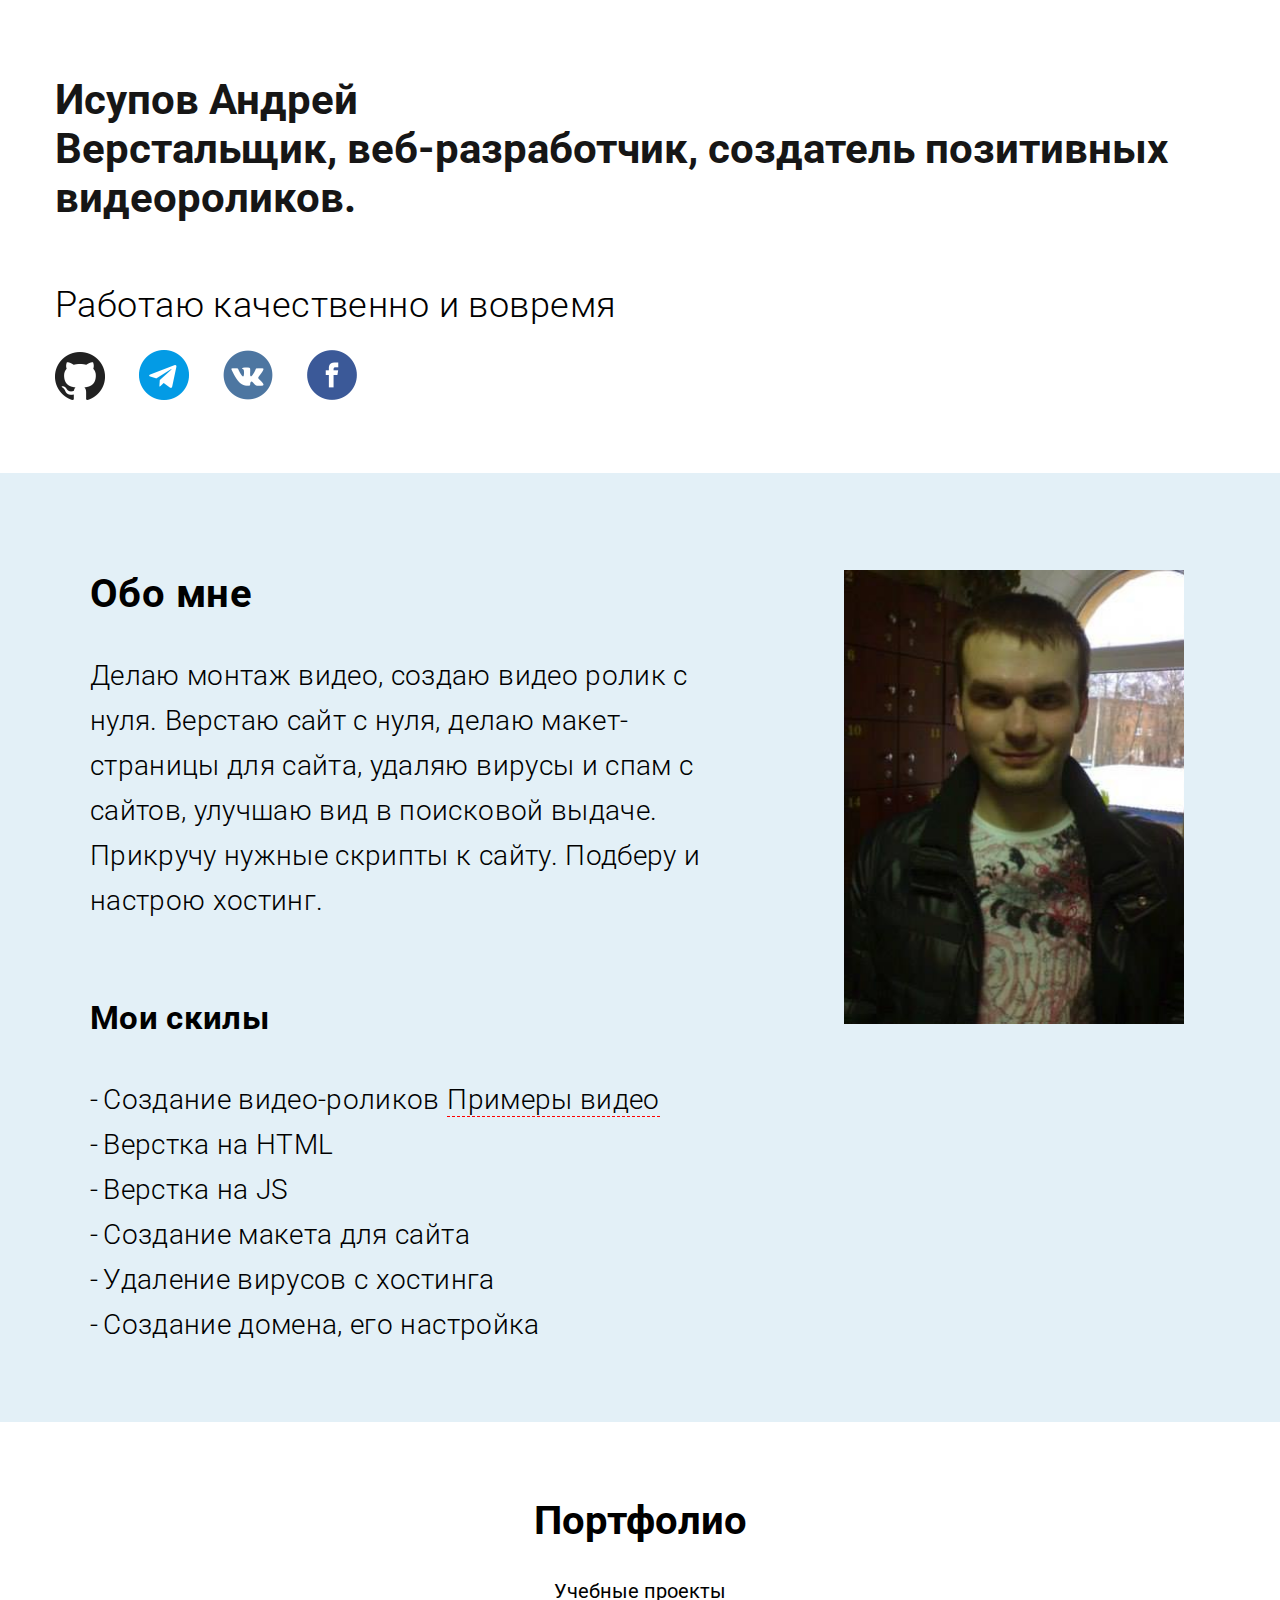
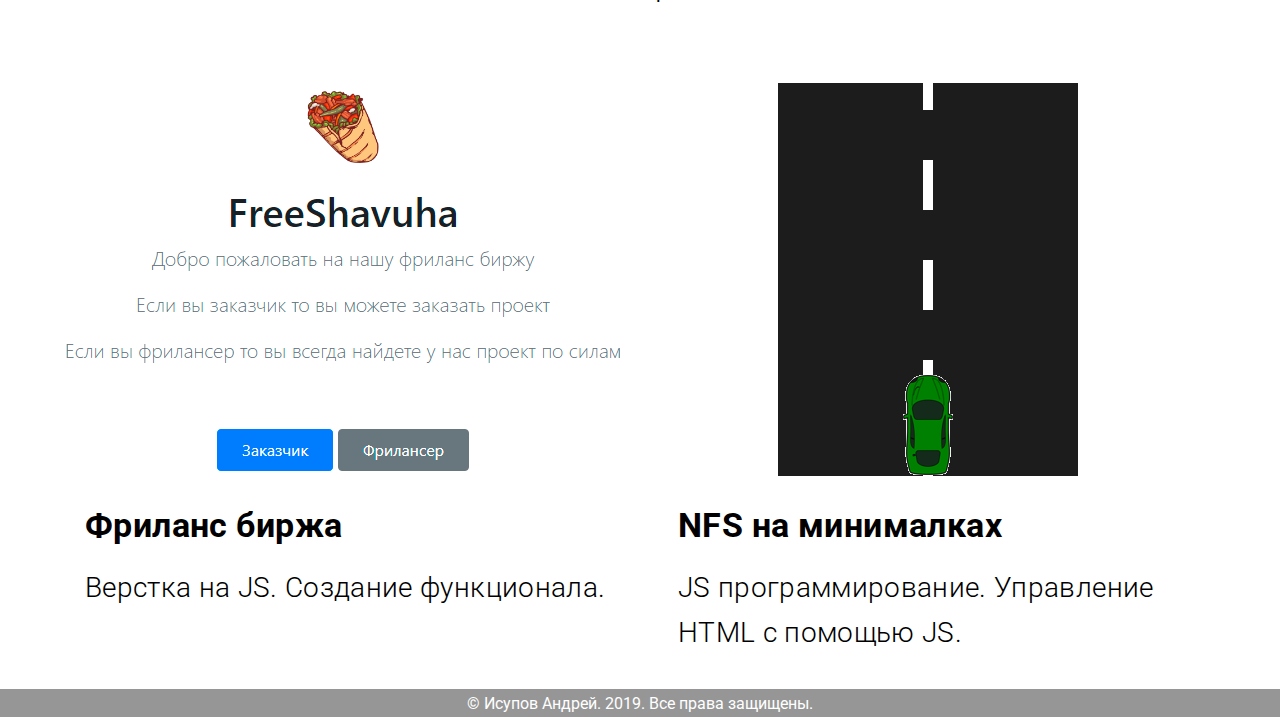
==== index.html @ 20f9c6b4 "Add files modal video" ====
<!DOCTYPE html>
<html lang="ru">
  <head>
    <meta charset="UTF-8" />
    <meta name="viewport" content="width=device-width, initial-scale=1.0" />
    <meta http-equiv="X-UA-Compatible" content="ie=edge" />
    <link rel="stylesheet" href="./style/reset.css" />
    <link rel="stylesheet" href="./style/index.css" />
    <link
      href="https://fonts.googleapis.com/css?family=Roboto:100,300,300i,400,700&display=swap&subset=cyrillic-ext"
      rel="stylesheet"
    />
    <title>Видео-мастер - Исупов Андрей</title>
  </head>
  <body>
    <section class="container">
        <header>
            <h1 class="zag_header">Исупов Андрей <br>
                Верстальщик, веб-разработчик, создатель позитивных видеороликов.
            </h1>
            <p class="slogan">Работаю качественно и вовремя</p>
            <div class="social-icons_desktop ">
                <a class="icon-link" href="https://github.com/Andrejhi" target="_blank"><img class="icon_logo logo_tel_git" src="./img/icon/github.png" alt="Github"></a>
                <a class="icon-link" href="https://t.me/DevUserPro" target="_blank"><img src="./img/icon/telegram.png" alt="Telegram"></a>
                <a class="icon-link" href="https://vk.com/jazikicoda" target="_blank"><img src="./img/icon/vk.png" alt="VK"></a>
                <a class="icon-link" href="https://www.facebook.com/andrej.isupov.3" target="_blank"><img src="./img/icon/facebook.png" alt="Facebook"></a>
            </div>
            <div class="social-icons ">
              <a class="icon-link" href="https://github.com/Andrejhi" target="_blank"><img src="./img/icon/github-logo.png" alt="Github"></a>
              <a class="icon-link" href="https://t.me/DevUserPro" target="_blank"><img  src="./img/icon/telegram-logo-tel.png" alt="Telegram"></a>
              <a class="icon-link" href="https://vk.com/jazikicoda" target="_blank"><img  src="./img/icon/vk-logo-tel.png" alt="VK"></a>
              <a class="icon-link" href="https://www.facebook.com/andrej.isupov.3" target="_blank"><img src="./img/icon/facebook-logo-tel.png" alt="Facebook"></a>
          </div>
        </header>
    </section>
    <section class="container_two">
        <main class="about-my">
          <div class="left">
            <div class="about-my_content about">
              <h2 class="header_about-my">Обо мне</h2>
              <p class="main-obomne">Делаю монтаж видео, создаю видео ролик с нуля. Верстаю сайт с нуля, делаю макет-страницы для сайта, удаляю вирусы и спам
                с сайтов, улучшаю вид в поисковой выдаче. Прикручу нужные скрипты к сайту. Подберу и настрою хостинг. 
              </p>
            </div>
            <div class="about-my_content skills">
              <h3 class="content_wat">Мои скилы</h3>
              <ul class="content_skills">
                <li class="content_skills_item">Создание видео-роликов <span class="open_modal" id="video_btn">Примеры видео</span></li>
                <li class="content_skills_item">Верстка на HTML</li>
                <li class="content_skills_item">Верстка на JS</li>
                <li class="content_skills_item">Создание макета для сайта</li>
                <li class="content_skills_item">Удаление вирусов с хостинга</li>
                <li class="content_skills_item">Создание домена, его настройка</li>
              </ul>
            </div>
          </div>
          <div class="right">
            <img src="./img/I.jpg" alt="Моё фото" class="rigth_my_foto">
          </div>
        </main>
    </section>
    <section class="container_three">
      <p class="title_portfolio">Портфолио</p>
      <p class="subtitle_study">Учебные проекты</p>
      <section class="wrapper_jobs">
        <div class="wrapper_jobs_item left_job">
          <a class="img_link_jobs" href="./jobs/birja-freelance/index.html">
            <div class="button__line img_border_top">
              <p class="text_open--job">Нажми что бы потестить сайт.</p>
            </div>
          </a>
          <div class="context_jobs">
            <p class="title_jobs">Фриланс биржа</p>
            <p class="subtitle_jobs">Верстка на JS. Создание функционала.</p>
            <!-- <p class="subtitle_link_jobs"><a href="./jobs/birja-freelance/index.html">Зайти на сайт</a></p> -->
          </div>
        </div>
        <div class="wrapper_jobs_item right_job">
            <a class="link_job_car" href="./jobs/games-NFS/index.html">
              <div class="button__line img_border_top">
                <p class="text_open--job">Нажми что бы погонять.</p>
              </div>
            </a>
            <div class="context_jobs">
              <p class="title_jobs">NFS на минималках</p>
              <p class="subtitle_jobs">JS программирование. Управление HTML с помощью JS.</p>
              <!-- <p class="subtitle_link_jobs">Ссылка на сайт</p> -->
            </div>
        </div>
        <div class="wrapper_jobs_item left_job none">
          <div class="box_hover">
            <img src="./img/jobs/IMG.png" alt="">
            <h2>Название проекта</h2>
            <p class="">Калькулятор</p>
            <div class="hover_ef"></div>
            <div class="hover_link"></div>
          </div>
          <!-- <a class="img_jobs_stub" href="#">
            <div class="button__line img_border_top">
              <p class="text_open--job">Тут скоро будет работа!</p>
            </div>
          </a>
          <div class="context_jobs">
            <p class="title_jobs">Название проекта</p>
            <p class="subtitle_jobs">Калькулятор</p>
          </div> -->
        </div>
        <div class="wrapper_jobs_item right_job none">
          <a class="img_jobs_stub" href="#">
            <div class="button__line img_border_top">
              <p class="text_open--job">Тут скоро будет работа!</p>
            </div>
          </a>
          <div class="context_jobs">
            <p class="title_jobs">Название проекта</p>
            <p class="subtitle_jobs">Калькулятор</p>
            <!-- <p class="subtitle_link_jobs">Ссылка на сайт</p> -->
          </div>
        </div>
      </section>
      <p class="subtitle_my_jobs none">Мои сайты</p>
      <section class="wrapper_jobs none">
        <div class="wrapper_jobs_item left_job">
          <a class="img_jobs_stub" href="#">
            <div class="button__line img_border_top">
              <p class="text_open--job">Тут скоро будет работа!</p>
            </div>
          </a>
          <div class="context_jobs">
            <p class="title_jobs">Название проекта</p>
            <p class="subtitle_jobs">Калькулятор</p>
            <!-- <p class="subtitle_link_jobs">Ссылка на сайт</p> -->
          </div>
        </div>
        <div class="wrapper_jobs_item right_job">
          <a class="img_jobs_stub" href="#">
            <div class="button__line img_border_top">
              <p class="text_open--job">Тут скоро будет работа!</p>
            </div>
          </a>
          <div class="context_jobs">
            <p class="title_jobs">Название проекта</p>
            <p class="subtitle_jobs">Калькулятор</p>
            <!-- <p class="subtitle_link_jobs">Ссылка на сайт</p> -->
          </div>
        </div>
        <div class="wrapper_jobs_item left_job">
          <a class="img_jobs_stub" href="#">
            <div class="button__line img_border_top">
              <p class="text_open--job">Тут скоро будет работа!</p>
            </div>
          </a>
          <div class="context_jobs">
            <p class="title_jobs">Название проекта</p>
            <p class="subtitle_jobs">Калькулятор</p>
            <!-- <p class="subtitle_link_jobs">Ссылка на сайт</p> -->
          </div>
        </div>
        <div class="wrapper_jobs_item right_job">
          <a class="img_jobs_stub" href="#">
            <div class="button__line img_border_top">
              <p class="text_open--job">Тут скоро будет работа!</p>
            </div>
          </a>
          <div class="context_jobs">
            <p class="title_jobs">Название проекта</p>
            <p class="subtitle_jobs">Калькулятор</p>
            <!-- <p class="subtitle_link_jobs">Ссылка на сайт</p> -->
          </div>
        </div>
      </section>
    </section>
    <section class="container_four none">
      <h3 class="title_brif">Нужен сайт?</h3>

    </section>
    <footer class="footer">
      <p class="footer_copy">&copy; Исупов Андрей. <? php echo date('Y'); ?>2019. Все права защищены.</p>
    </footer>
    <aside class="wrap_modal_video">
      <div class="window_modal">
        <span class="close_modal">x</span>
        <!-- <h3 class="my-video">Примеры видео</h3> -->
        <!-- <video class="first_video" autoplay="none" controls preload="none" width="1080" height="600"
        poster="video/duel.jpg">
        <source src="./video1ч.mp4" type='video/mp4; codecs="avc1.42E01E, mp4a.40.2"'>
        </video> -->

        <div class='video-container'>

          <video src="video.mp4" poster='preview.jpg' class='video-player' id='video-player' preload='metadata'></video>

          <div class='video-hud'>
          
            <div class='video-hud__element video-hud__action video-hud__action_play' id='video-hud__action'></div>
            
            <div class='video-hud__element video-hud__curr-time' id='video-hud__curr-time'>00:00</div>
            
            <progress value='0' max='100' class='video-hud__element video-hud__progress-bar' id='video-hud__progress-bar'></progress>
            
            <div class='video-hud__element video-hud__duration' id='video-hud__duration'>00:00</div>
            
            <div class='video-hud__element video-hud__mute video-hud__mute_false' id='video-hud__mute'></div>
            
            <input type='range' value='100' max='100' title='Громкость' class='video-hud__element video-hud__volume' id='video-hud__volume'>
            
            <select title='Скорость' class='video-hud__element video-hud__speed' id='video-hud__speed'>
            
            <option value='25'>x0.25</option>
            
            <option value='50'>x0.50</option>
            
            <option value='75'>x0.75</option>
            
            <option value='100' selected>x1.00</option>
            
            <option value='125'>x1.25</option>
            
            <option value='150'>x1.50</option>
            
            <option value='175'>x1.75</option>
            
            <option value='200'>x2.00</option>
            
            </select>
            
            <a class='video-hud__element video-hud__download' title='Скачать' href='video.mp4' download></a>
          
          </div>
        </div>


        <div class="all_video">
          <img src="./img/preview/Screenshot_1.png" width="100" height="100" alt="">
          <img src="./img/preview/Screenshot_2.png" width="100" height="100" alt="">
          <img src="./img/preview/Screenshot_3.png" width="100" height="100" alt="">
          <img src="./img/preview/Screenshot_4.png" width="100" height="100" alt="">
          <img src="./img/preview/Screenshot_4.png" width="100" height="100" alt="">
          <img src="./img/preview/Screenshot_4.png" width="100" height="100" alt="">
        </div>
      </div>
    </aside>
    <script src="./script/script.js"></script>
  </body>
</html>
---- style/index.css ----
.container {
  max-width: 1170px;
  height: 100%;
  margin-right: auto;
  margin-left: auto;
  padding-top: 75px;
}

.zag_header {
  color: #161616;
  font-size: 42px;
  font-weight: 700;
}

.slogan {
  font-size: 36px;
  font-weight: 300;
  letter-spacing: 0.43px;
  margin-top: 62px;
  font-weight: 300;
}

.social-icons_desktop {
  margin-top: 24px;
}

.icon-link {
  display: inline-block;
  width: 50px;
  height: 50px;
  padding-right: 30px;
}

.icon-link:first-child {
  padding-left: 0;
}

/* 2 часть портфолио */

.container_two{
    background-color: #e3f0f7;
}

.about-my {
    display: flex;
    margin-top: 69px;
    padding-top: 97px;
    padding-bottom: 75px;
    padding-left: 90px;
    padding-right: 96px;
}
.about-my_content {
}
.header_about-my{
    font-size: 40px;
    font-weight: 700;
    letter-spacing: 0.48px;
    padding-bottom: 36px;
}
.main-obomne{
    max-width: 700px;
    font-size: 28px;
    font-weight: 300;
    line-height: 45px;
    letter-spacing: 0.34px;
    margin-right: 125px;
}
.skills{
    padding-top: 73px;
    max-width: 45vw;
    font-size: 28px;
    font-weight: 300;
    line-height: 45px;
}
.content_wat{
    font-weight: 700;
    letter-spacing: 0.34px;
}
.content_skills{
    padding-top: 36px;
    font-weight: 300;
    letter-spacing: 0.34px;
}
.content_skills_item::before{
    content: '-';
    padding-right: 5px;

}
.content_skills_item span{
    border-bottom: 1px dashed red;
}
.content_skills_item span:hover{
    transition: 1s;
    border-bottom: none;
    cursor: pointer;
}

/* модальное окно видео роликов */

.wrap_modal_video{
    position: fixed;
    display: none;
    left:0;
    top: 0;
    min-width: 99vw;
    max-width: 100vw;
    min-height: 100vh;
    max-height: 100vh;
    background-color: #ffffff;
    z-index: 10;
}
.window_modal{
    display: flex;
    flex-flow: row nowrap;
    justify-content: center;
    align-items: center;
}
.close_modal{
    cursor: pointer;
    position: absolute;
    right: 0;
    top: 0;
    font-size: 5vh;
    margin-right: 0.8vw;
    color: rgb(160, 157, 153);
}
.first_video{
    /* margin-left: 0.5vw;
    margin-top: 1vh; */
}

/* Новый плеер */

.video-container {

    background:#000;
    
    min-width:80vw;
    margin-left:2vw;
    color:#fff;
    
    }
    
    .video-player {
    
    width:100%;
    
    
    }
    
    .video-hud {
    
    margin-left:1vw;
    margin-top:1vh;
    margin-bottom:1vh;
    margin-right:1vw;
    padding:1px;
    
    }
    
    .video-hud__element {
    
    cursor:pointer;
    
    display:inline-block;
    
    vertical-align:middle;
    
    height:30px;
    
    }
    
    .video-hud__action {
    
    width:30px;
    
    }
    
    .video-hud__action_play {
    
    background:#ccc;
    
    border-radius:0 100px 100px 0;
    
    }
    
    .video-hud__action_pause {
    
    background:#c00;
    
    }
    
    .video-hud__mute {
    
    width:30px;
    
    border-radius:100px 100px 100px 100px;
    
    }
    
    .video-hud__mute_true {
    
    background:#c00;
    
    }
    
    .video-hud__mute_false {
    
    background:#ccc;
    
    }
    
    .video-hud__download {
    
    background:#ccc;
    
    width:30px;
    
    border-radius:0 0 100px 100px;
    
    }


/* Новый плеер */



.all_video{
    display: flex;
    justify-content: center;
    flex-flow: column nowrap;
    align-items: center;
    width: 15vw;
    height: 90vh;
    overflow-y: scroll;
    border-left: 1px solid saddlebrown;
    margin-left: 2vw;
}
/* .video_none{
    display: none;
} */

/* 3 часть портфолио */
.container_three{
    display: flex;
    flex-direction: column;
    align-content: center;
}
.title_portfolio{
    display: flex;
    justify-content: center;
    padding-top: 75px;
    font-size: 40px;
    font-weight: 700;
}
.subtitle_study{
    display: flex;
    justify-content: center;
    padding-top: 35px;
    padding-bottom: 80px;
    font-size: 20px;
    font-weight: 400;
}
.subtitle_my_jobs{
    display: flex;
    justify-content: center;
    padding-top: 75px;
    /* padding-bottom: 80px; */
    font-size: 30px;
    font-weight: 500;
}

.wrapper_jobs{
    display: flex;
    flex-wrap: wrap;
    justify-content: center;
    max-width: 1350px;
}
.wrapper_jobs_item{
    max-width: 577px;
}
.img_link_jobs{
    background: #fff url('../img/jobs/cap/job_fon.png') center no-repeat;
	display: flex;
    position: relative;
    width: 577px;
    height: 393px;
    overflow: hidden;
    cursor: pointer;
}
.link_job_car{
    background: #fff url('../img/jobs/cap/race.png') center no-repeat;
	display: flex;
    position: relative;
    width: 577px;
    height: 393px;
    overflow: hidden;
    cursor: pointer;
}
.img_jobs_stub{
    background: url('../img/jobs/cap/stub2.png') center no-repeat;
    display: flex;
    position: relative;
    width: 577px;
    height: 393px;
    overflow: hidden;
    cursor: pointer;
}


.button__line{
    position: absolute;
}
.img_border_top{
    display: flex;
    justify-content: center;
    align-items: center;
    width: 577px;
    height: 100px;
    bottom: -103px;
    background-color: #71737a;
    opacity: 0.9;
    color: #fff;
    text-transform: uppercase;
}
.img_link_jobs:hover .img_border_top,
.link_job_car:hover .img_border_top,
.img_jobs_stub:hover .img_border_top{
    bottom: 0;
    cursor: pointer;
    transition: 0.2s;
}
.text_open--job{
    display: flex;
}
.right_job{
    margin-left: 16px;
    margin-bottom: 34px;  /*  134  */
}
.right_job:last-child{
    margin-bottom:0;
}
.context_jobs{
    padding-left: 30px;
}
.title_jobs{
    margin-top: 27px;
    font-size: 34px;
    font-weight: 700;
    line-height: 45px;
    letter-spacing: 0.41px;
}
.subtitle_jobs{
    margin-top: 17px;
    font-size: 28px;
    font-weight: 300;
    line-height: 45px;
    letter-spacing: 0.34px;
}
.subtitle_link_jobs{
    margin-top: 23px;
    color: #969696;
    font-family: "Roboto - Light Italic";
    font-size: 16px;
    font-weight: 400;
    letter-spacing: 0.19px;
}

.box_hover{
    height: 393px;
    overflow: hidden;
    position: relative;
}
.box_hover img {
    width: calc( 100% + 30px );
    position: relative;
    min-height: 393px;
    transition: all .5s linear;
    transform: translateX(-30px);
    opacity:.6;
}
.box_hover:hover > img {
    transition: all .5s linear;
    transform: translateX(0px);
    opacity:.9;
    cursor: pointer;
}
.box_hover h2,
.box_hover p{
    position: absolute;
    z-index: 2;
    color: #fff;
    left:30px;
    transition: all .5s linear;
    transform: translateX(-50%);
    opacity: 0;
}
.box_hover h2{
    bottom: 80px;
    text-transform: uppercase;
}
.box_hover p{
    bottom: 5px;
}
.box_hover:hover > h2,
.box_hover:hover > p{
    transition: all .5s linear;
    transform: translateX(0%);
    opacity: 1;
}
.hover_ef{
    width: 577px;
    height: 150px;
    background-color: rgb(94, 82, 82, .7);
    position: absolute;
    z-index: 1;
    bottom: 0;
    left: 0;
    transition: all .4s linear;
    transform: translateY(100%);
}
.box_hover:hover > .hover_ef{
    transition: all .4s linear;
    transform: translateY(10%);
}
.hover_link{
    display: flex;
    justify-content: center;
    align-items: center;
    width: 42px;
    height: 42px;
    background: url('/img/mouse_click.png') center no-repeat;
    background-color: rgb(255, 255, 255, .5);
    border: 2px dashed #fff;
    border-radius: 22px;
    position: absolute;
    z-index: 3;
    top: 48%;
    left: 48%;
    transform: scale(0);
}
.box_hover:hover > .hover_link {
    transition: all .5s linear;
    transition-delay: .5s;
    transform: scale(1);
}
.title_brif{
    margin-top: 100px;
    text-align: center;
}
.footer_copy{
    display: flex;
    justify-content: center;
    align-items: center;
    width: 100%;
    height: 28px;
    background-color: #969696;
    color: #fff;
}

@media screen and (min-width: 1200px){
    .about-my {
        display: flex;
        justify-content: center;
    }
    .rigth_my_foto{
        min-width: 340px;
    }
}
@media screen and (max-width: 1200px){
    .container{
        max-width: 1030px;
        padding-left: 90px;
        padding-right: 96px;
    }
}
@media screen and (max-width: 900px){
    .container{
        max-width: 1030px;
        padding-left: 90px;
        padding-right: 96px;
    }

    .main-obomne{
        max-width: 700px;
        font-size: 28px;
        font-weight: 300;
        line-height: 45px;
        letter-spacing: 0.34px;
        margin-right: 30px;
    }
}
@media screen and (max-width: 800px){
    .skills{
        padding-top: 73px;
        max-width: 450px;
        font-size: 20px;
        font-weight: 300;
        line-height: 45px;
    }
    .main-obomne{
        max-width: 700px;
        font-size: 20px;
        font-weight: 300;
        line-height: 45px;
        letter-spacing: 0.34px;
        margin-right: 30px;
    }
}
@media screen and (max-width: 732px){
    
    .about-my {
        display: flex;
        flex-direction: column;
    }
    .right{
        margin-top: 40px;
    }
}
@media screen and (max-width: 518px){
    .container{
        max-width: 1030px;
        padding-left: 40px;
        padding-right: 46px;
    }
    .about-my{
        padding-bottom: 20px;
        padding-left: 40px;
        padding-right: 46px;
    }
}
@media screen and (max-width: 450px){
    .container{
        padding-left: 30px;
        padding-right: 36px;
    }
    .about-my{
        padding-bottom: 20px;
        padding-left: 30px;
        padding-right: 36px;
    }
    .right{
        display: flex;
        justify-content: center;
    }
}
@media screen and (max-width: 400px){
    .container{
        padding-left: 30px;
        padding-right: 36px;
    }
    .social-icons_desktop{
        display: flex;
    }
}
@media screen and (max-width: 385px){
    .zag_header{
        font-size: 33px;
    }
    .slogan{
        font-size: 24px;
    }
    .about-my{
        margin-top: 30px;
        padding-top: 30px;
        
    }
    .header_about-my{
        font-size: 33px;
    }
    .main-obomne{
        line-height: 27px;
    }
    .skills{
        padding-top: 47px;
    }
    
}
@media screen and (max-width: 360px){
    .rigth_my_foto{
        max-width: 270px;
    }
}
@media screen and (max-width: 350px){
    .container{
        padding-top: 20px;
    }
    .icon-link{
        padding-right: 10px;
    }
    .rigth_my_foto{
        max-width: 200px;
    }
}
@media screen and (max-width: 280px){
    .zag_header {
        font-size: 30px;
    }
    .slogan{
        margin-top: 24px;
    }
    .social-icons_desktop {
        display: none;
    }
    .social-icons{
        padding-top: 30px;
        padding-right: 10px;
        display: flex;
    }
    .social-icons:first-child{
        padding-left: 0;
    }
    .icon-link{
        width: 35px;
        height: 35px;
    }
}
@media screen and (min-width: 282px){
    .social-icons{
        display: none;
    }
}
@media screen and (max-width: 250px){
    .main-obomne{
        margin-right: 0px;
    }
}
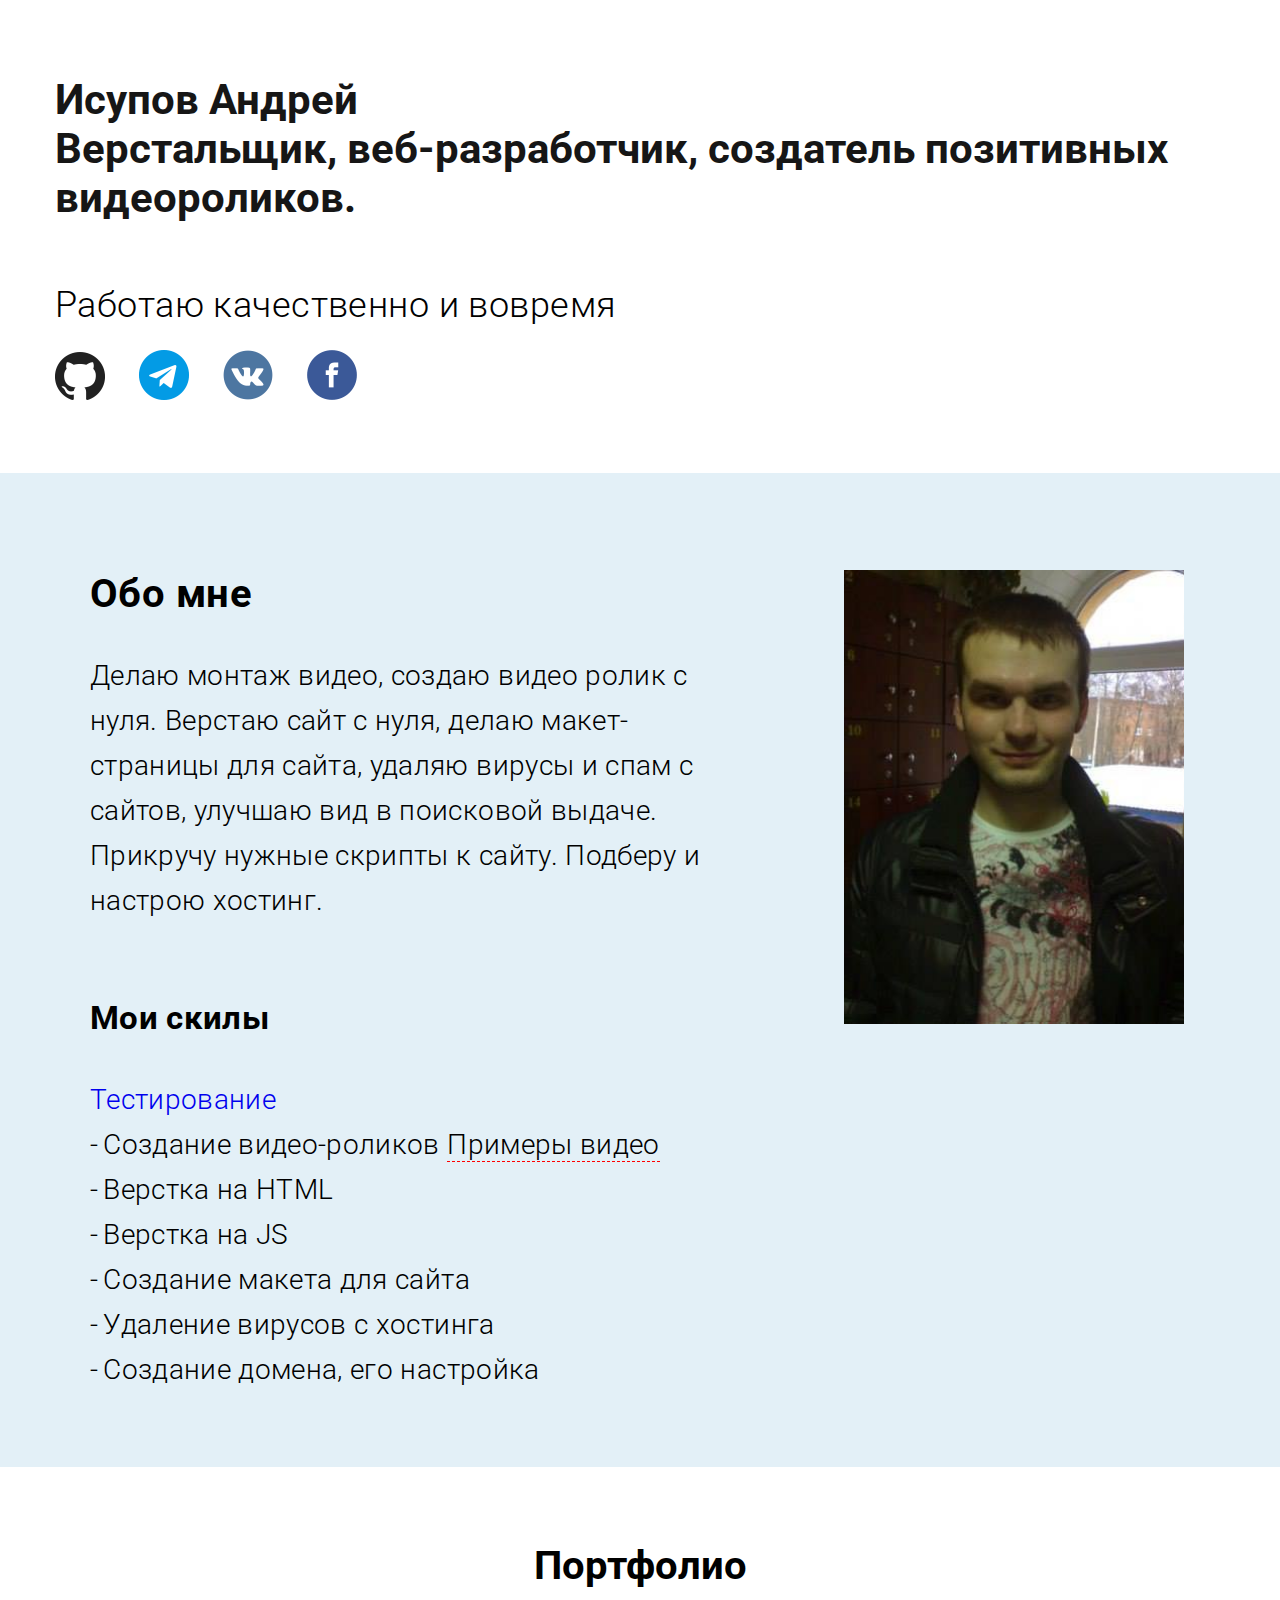
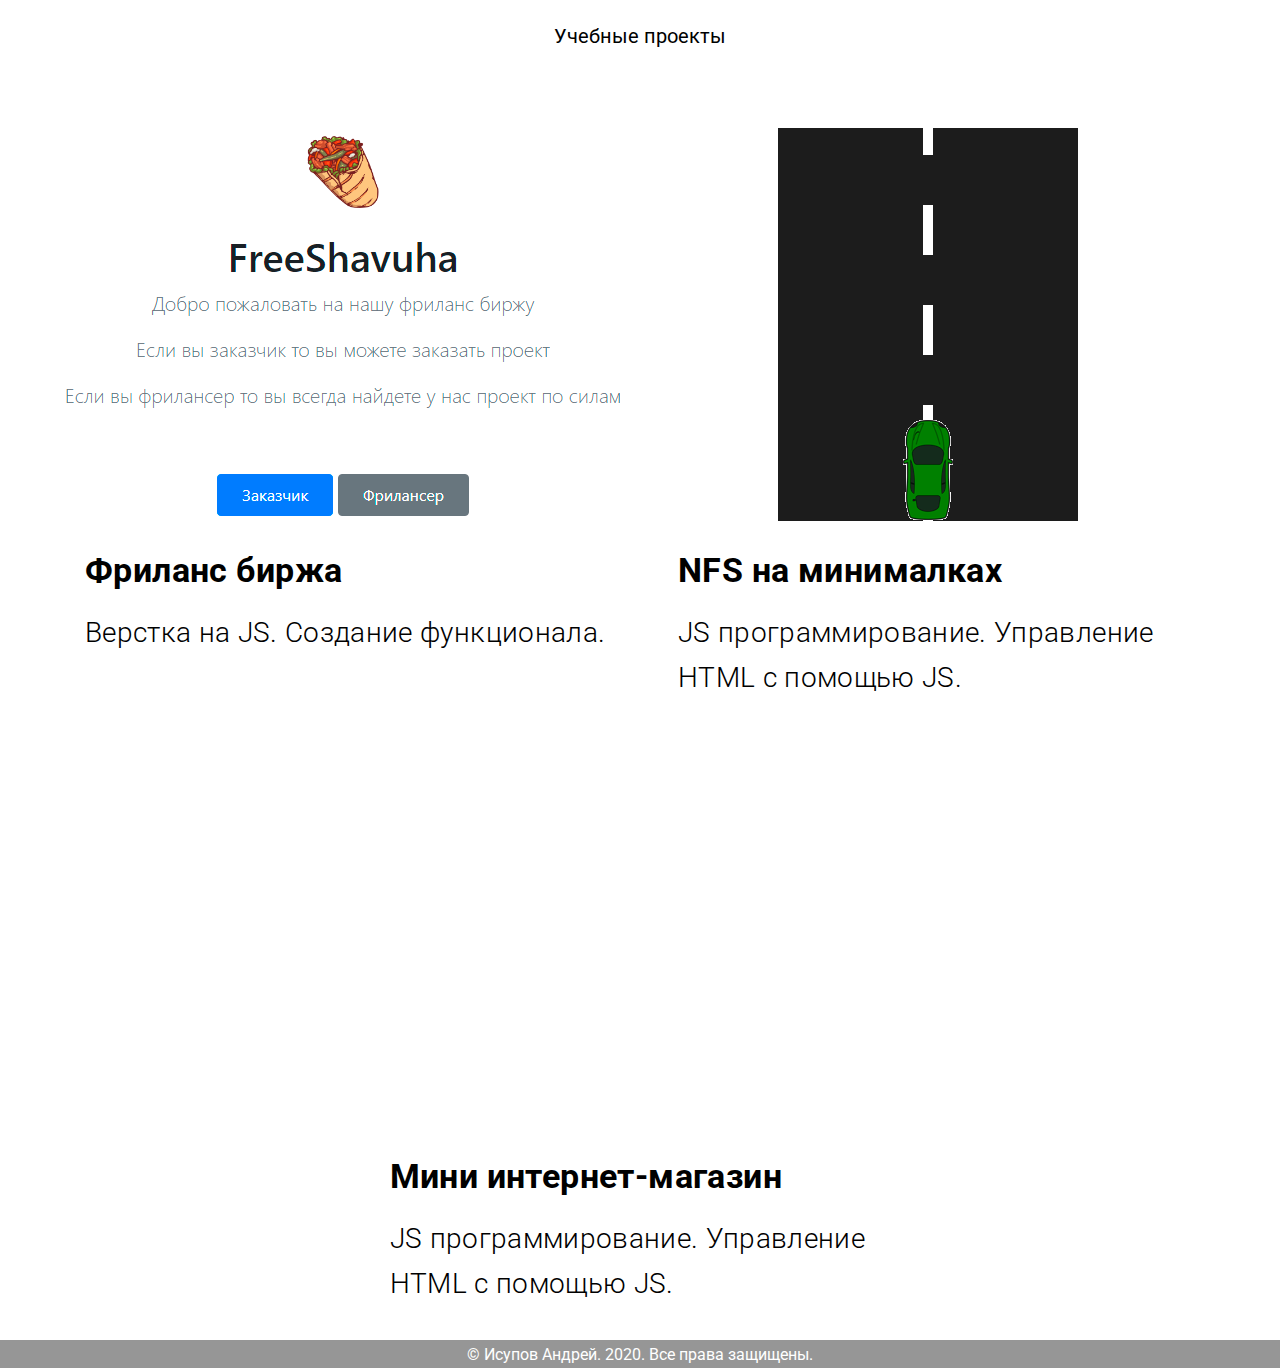
==== commit 1f65fafc: "link" ====
--- a/index.html
+++ b/index.html
@@ -45,6 +45,7 @@
             <div class="about-my_content skills">
               <h3 class="content_wat">Мои скилы</h3>
               <ul class="content_skills">
+                <a href="./jobs/page-elements/index.html" class="wrap__test">Тестирование</a>
                 <li class="content_skills_item">Создание видео-роликов <span class="open_modal" id="video_btn">Примеры видео</span></li>
                 <li class="content_skills_item">Верстка на HTML</li>
                 <li class="content_skills_item">Верстка на JS</li>
@@ -87,6 +88,18 @@
               <!-- <p class="subtitle_link_jobs">Ссылка на сайт</p> -->
             </div>
         </div>
+        <div class="wrapper_jobs_item right_job">
+          <a class="link_job_mag" href="./jobs/glo/index.html">
+            <div class="button__line img_border_top">
+              <p class="text_open--job">Нажми что бы зайти.</p>
+            </div>
+          </a>
+          <div class="context_jobs">
+            <p class="title_jobs">Мини интернет-магазин</p>
+            <p class="subtitle_jobs">JS программирование. Управление HTML с помощью JS.</p>
+            <!-- <p class="subtitle_link_jobs">Ссылка на сайт</p> -->
+          </div>
+      </div>
         <div class="wrapper_jobs_item left_job none">
           <div class="box_hover">
             <img src="./img/jobs/IMG.png" alt="">
@@ -175,8 +188,9 @@
 
     </section>
     <footer class="footer">
-      <p class="footer_copy">&copy; Исупов Андрей. <? php echo date('Y'); ?>2019. Все права защищены.</p>
+      <p class="footer_copy">&copy; Исупов Андрей. <? php echo date('Y'); ?>2020. Все права защищены.</p>
     </footer>
+
     <aside class="wrap_modal_video">
       <div class="window_modal">
         <span class="close_modal">x</span>
--- a/style/index.css
+++ b/style/index.css
@@ -307,6 +307,15 @@
     cursor: pointer;
 }
 
+.link_job_mag{
+    background: #fff url('../img/jobs/cap/mag.png') center no-repeat;
+	display: flex;
+    position: relative;
+    width: 577px;
+    height: 393px;
+    overflow: hidden;
+    cursor: pointer;
+}
 
 .button__line{
     position: absolute;
@@ -325,6 +334,7 @@
 }
 .img_link_jobs:hover .img_border_top,
 .link_job_car:hover .img_border_top,
+.link_job_mag:hover .img_border_top,
 .img_jobs_stub:hover .img_border_top{
     bottom: 0;
     cursor: pointer;
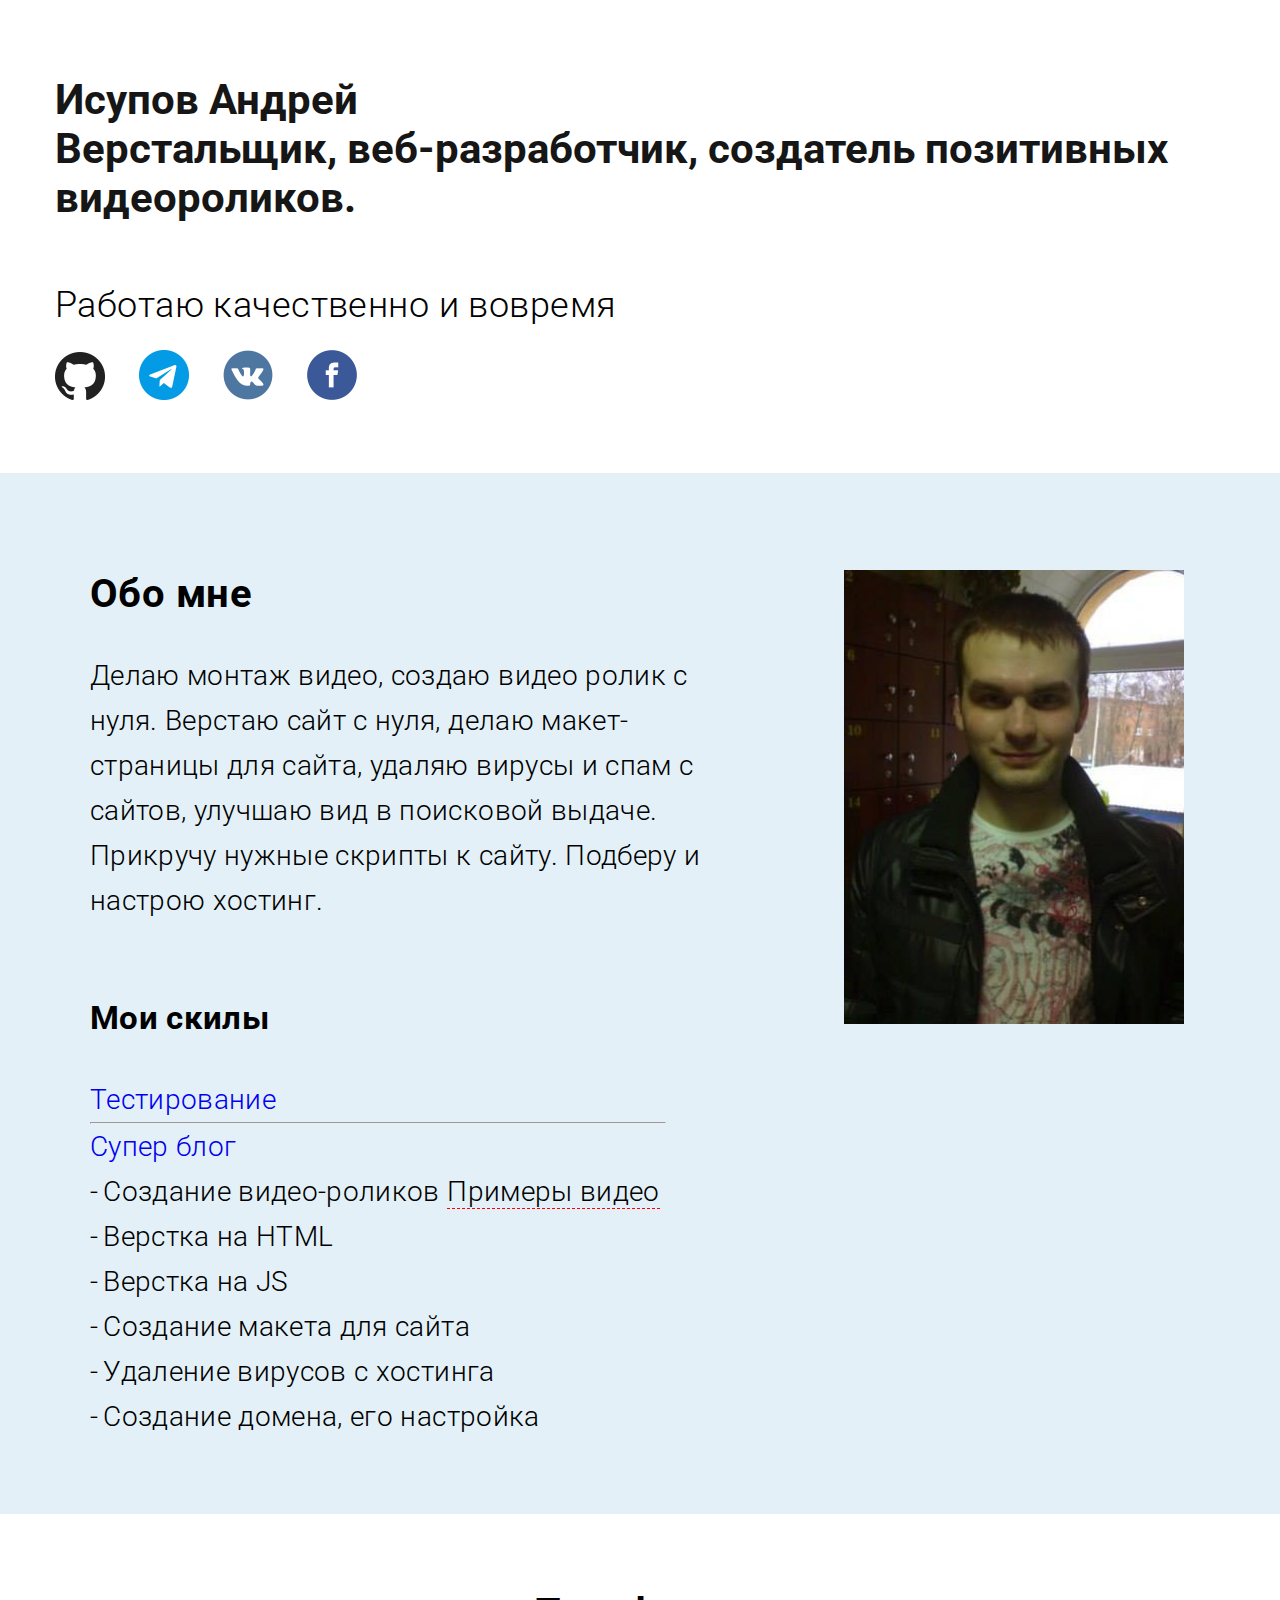
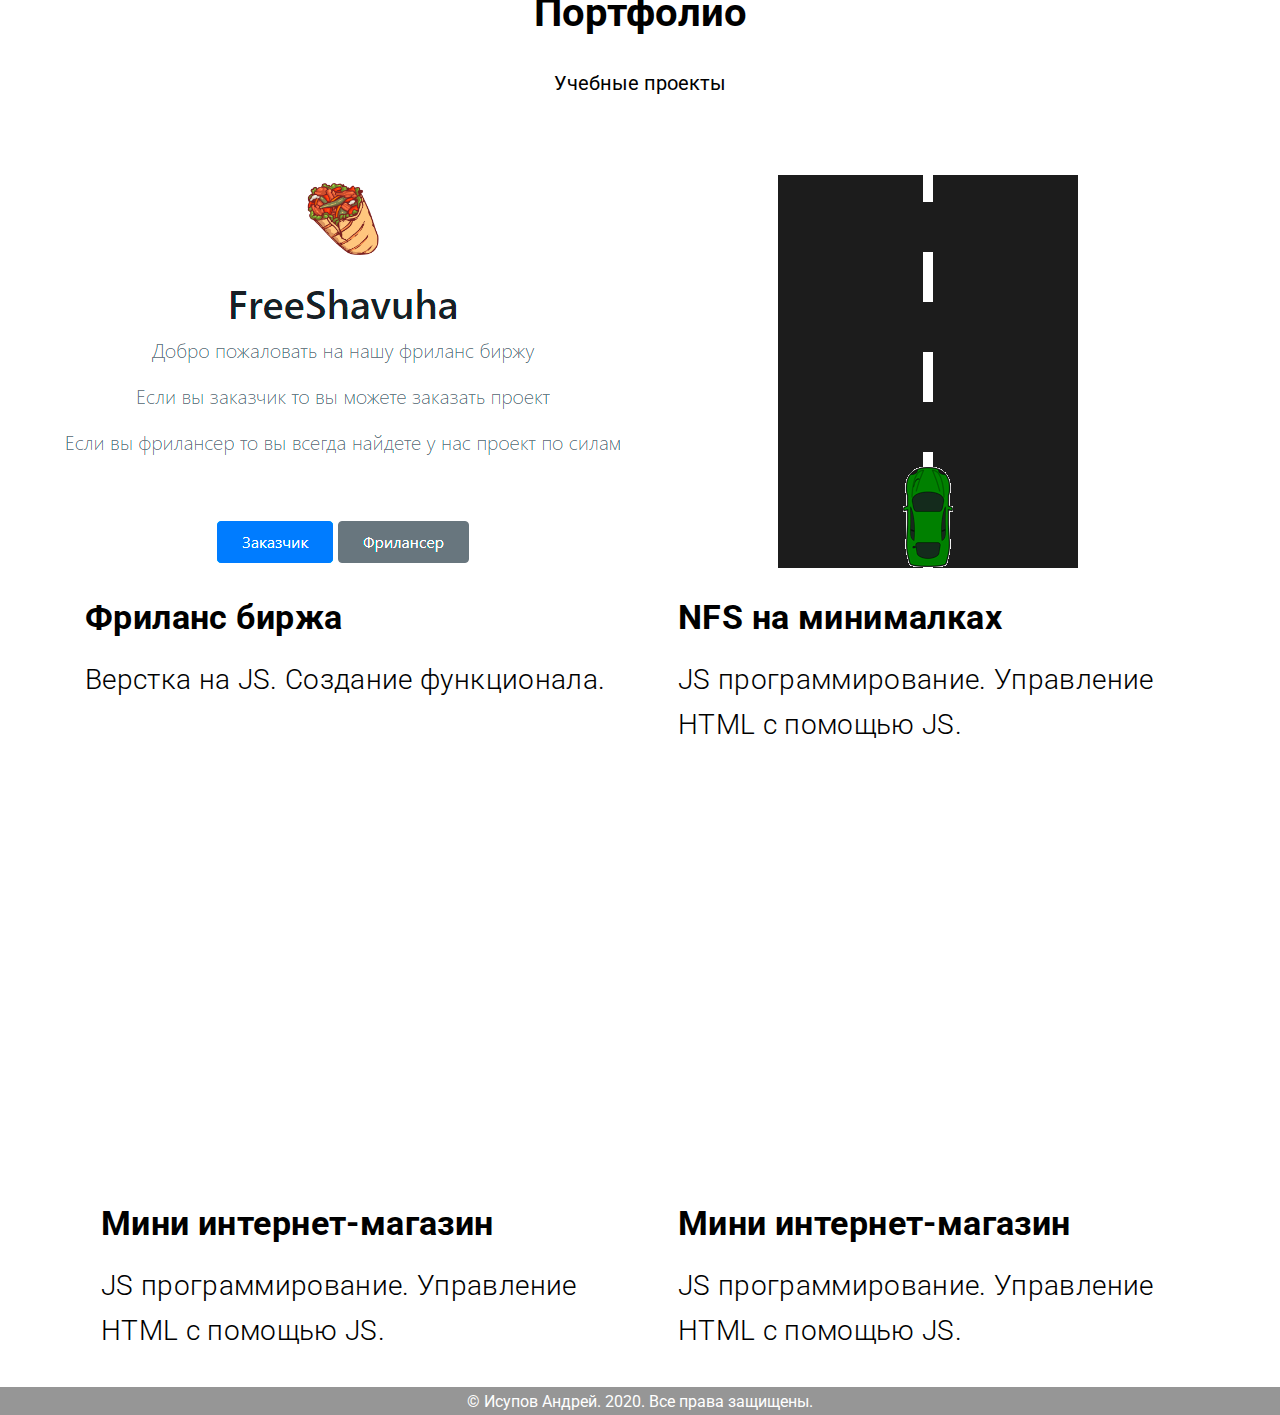
==== commit 1f411fe8: "Merge branch 'test'" ====
--- a/index.html
+++ b/index.html
@@ -45,7 +45,8 @@
             <div class="about-my_content skills">
               <h3 class="content_wat">Мои скилы</h3>
               <ul class="content_skills">
-                <a href="./jobs/page-elements/index.html" class="wrap__test">Тестирование</a>
+                <a href="./jobs/page-elements/index.html" class="wrap__test">Тестирование</a><hr>
+                <a href="./jobs/blog.html" class="wrap__test">Супер блог</a>
                 <li class="content_skills_item">Создание видео-роликов <span class="open_modal" id="video_btn">Примеры видео</span></li>
                 <li class="content_skills_item">Верстка на HTML</li>
                 <li class="content_skills_item">Верстка на JS</li>
@@ -100,13 +101,17 @@
             <!-- <p class="subtitle_link_jobs">Ссылка на сайт</p> -->
           </div>
       </div>
-        <div class="wrapper_jobs_item left_job none">
-          <div class="box_hover">
-            <img src="./img/jobs/IMG.png" alt="">
-            <h2>Название проекта</h2>
-            <p class="">Калькулятор</p>
-            <div class="hover_ef"></div>
-            <div class="hover_link"></div>
+        <div class="wrapper_jobs_item left_job ">
+          
+          <a class="link_job_mag" href="./jobs/youtbe/index.html">
+            <div class="button__line img_border_top">
+              <p class="text_open--job">Нажми что бы зайти.</p>
+            </div>
+          </a>
+          <div class="context_jobs">
+            <p class="title_jobs">Мини интернет-магазин</p>
+            <p class="subtitle_jobs">JS программирование. Управление HTML с помощью JS.</p>
+            <!-- <p class="subtitle_link_jobs">Ссылка на сайт</p> -->
           </div>
           <!-- <a class="img_jobs_stub" href="#">
             <div class="button__line img_border_top">
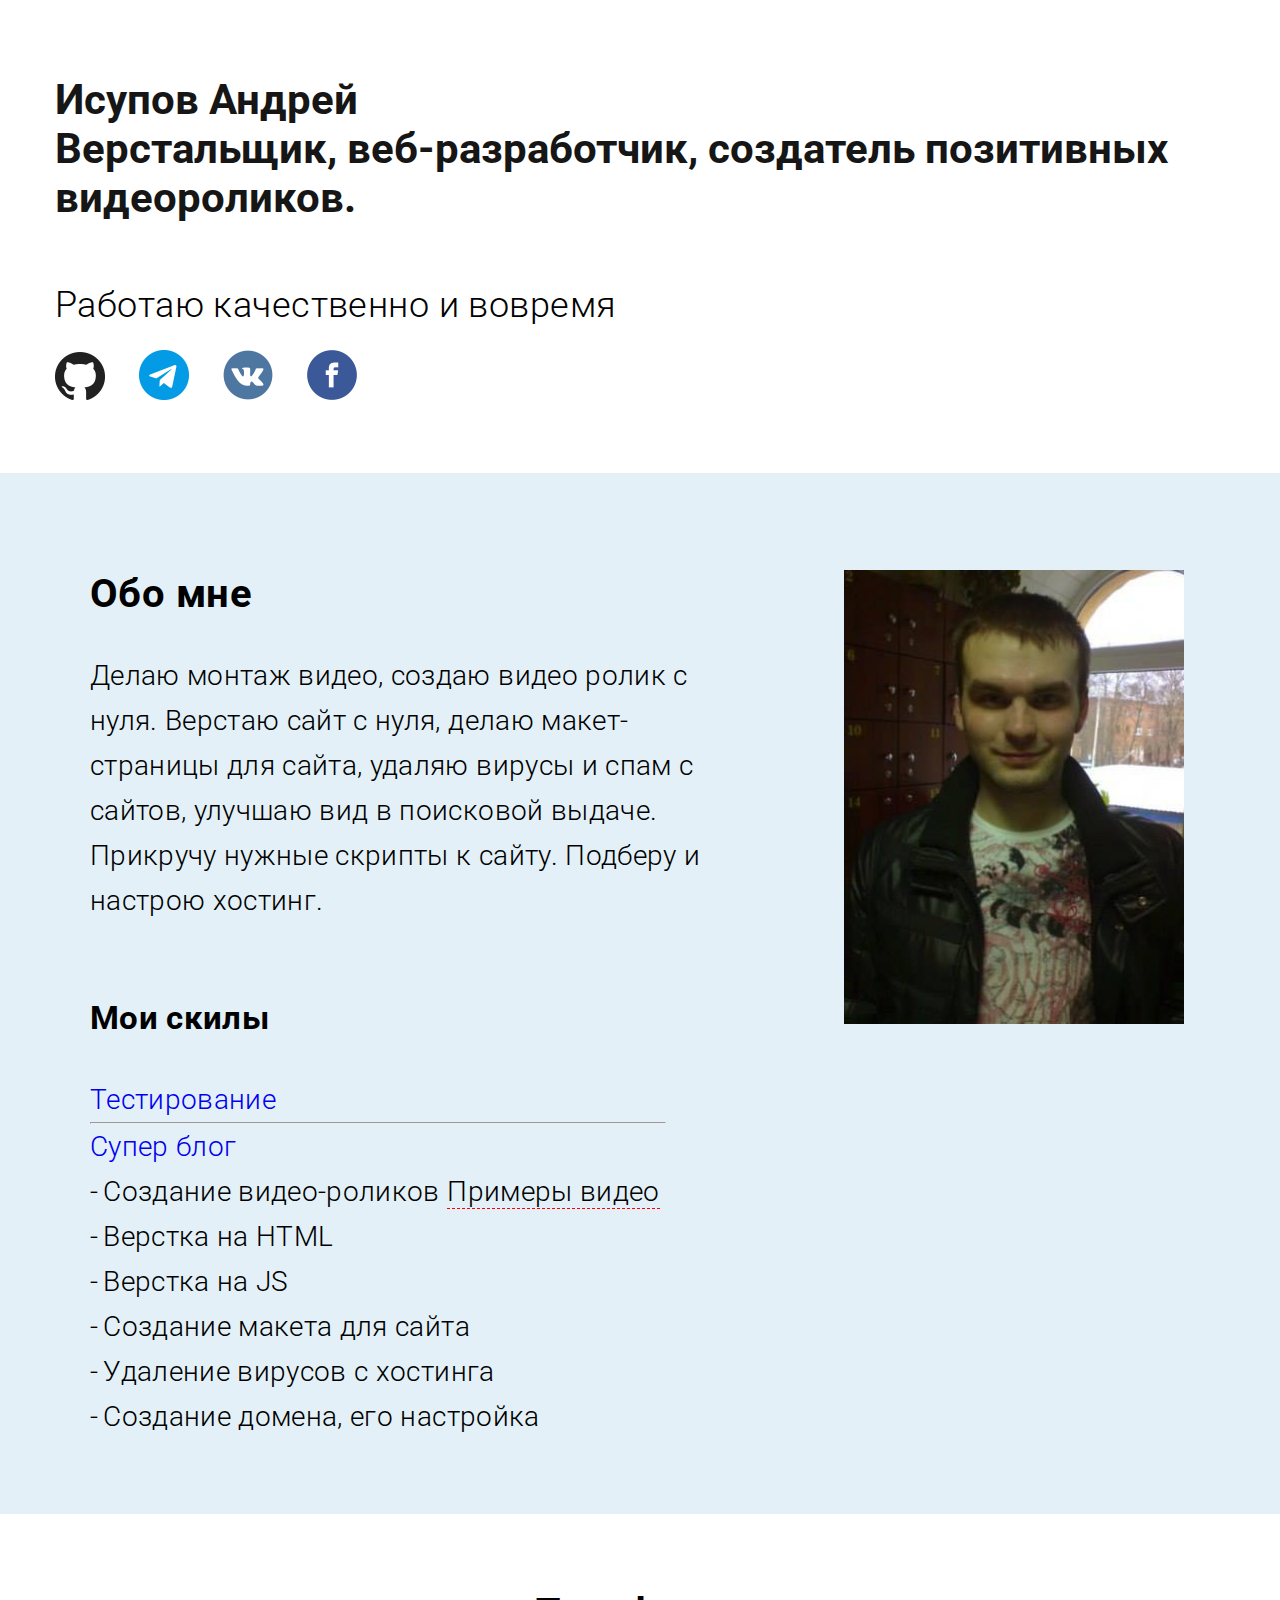
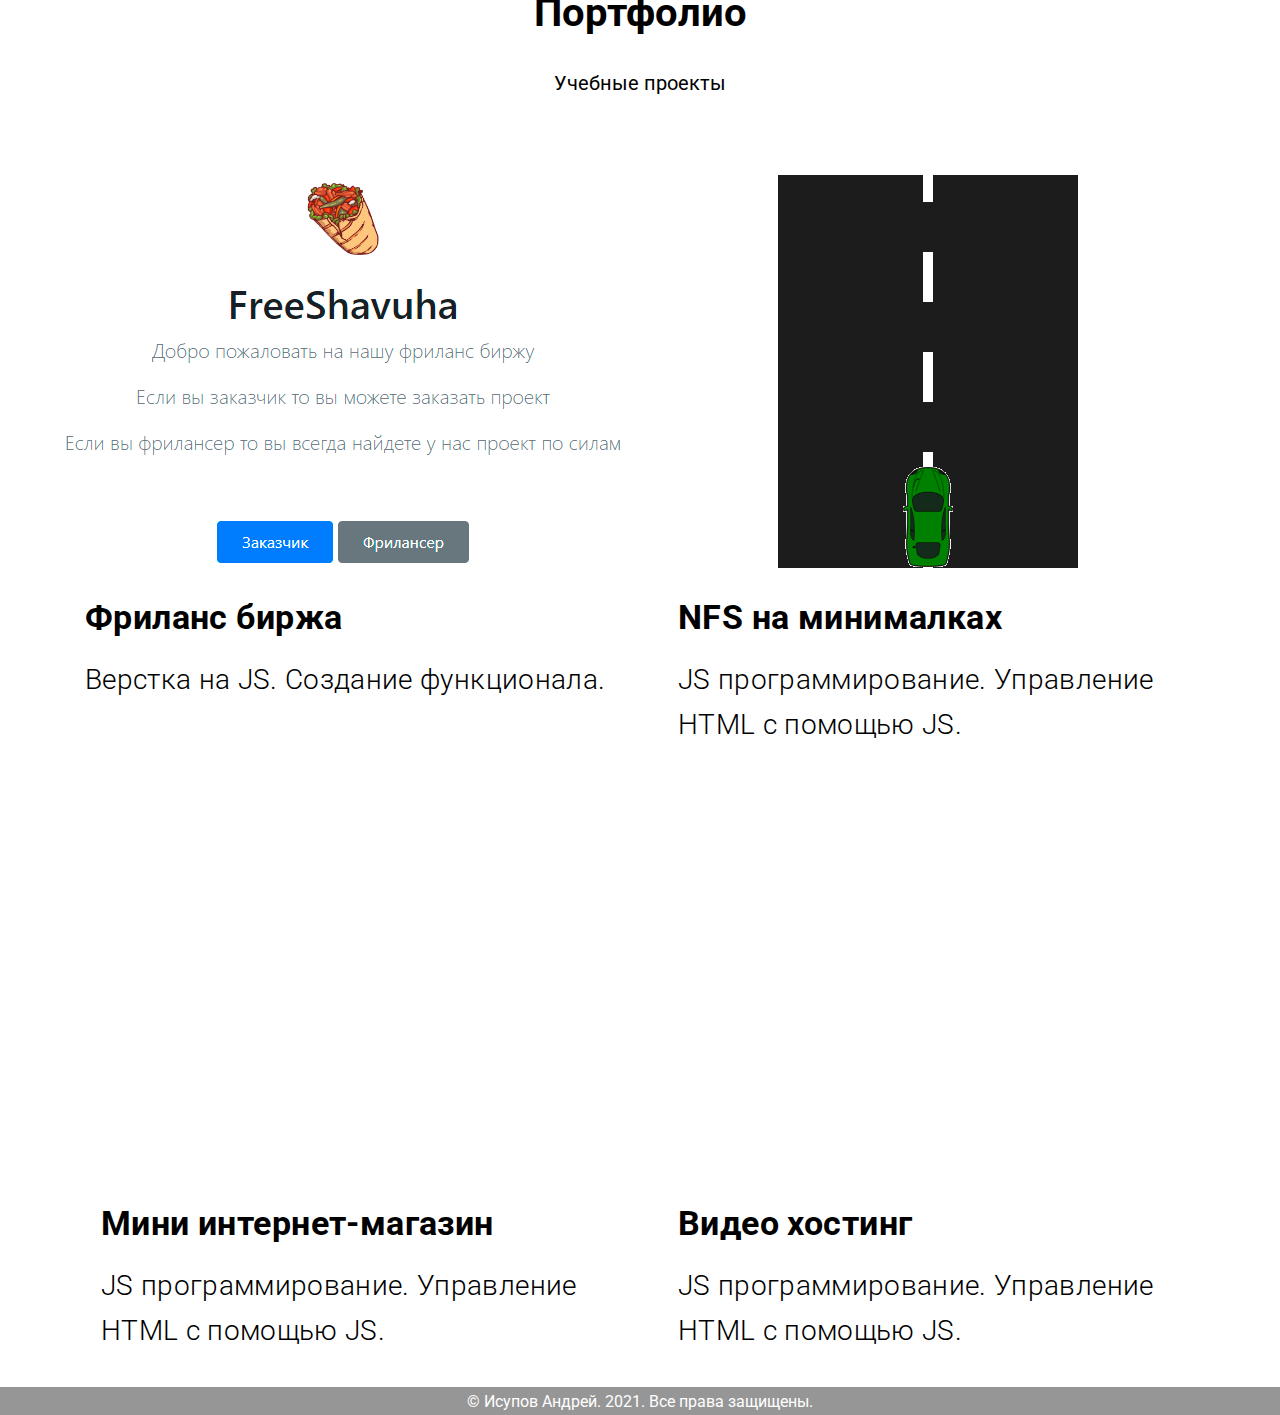
==== commit a813b97e: "add  files" ====
--- a/index.html
+++ b/index.html
@@ -109,7 +109,7 @@
             </div>
           </a>
           <div class="context_jobs">
-            <p class="title_jobs">Мини интернет-магазин</p>
+            <p class="title_jobs">Видео хостинг</p>
             <p class="subtitle_jobs">JS программирование. Управление HTML с помощью JS.</p>
             <!-- <p class="subtitle_link_jobs">Ссылка на сайт</p> -->
           </div>
@@ -193,7 +193,7 @@
 
     </section>
     <footer class="footer">
-      <p class="footer_copy">&copy; Исупов Андрей. <? php echo date('Y'); ?>2020. Все права защищены.</p>
+      <p class="footer_copy">&copy; Исупов Андрей. <? php echo date('Y'); ?>2021. Все права защищены.</p>
     </footer>
 
     <aside class="wrap_modal_video">
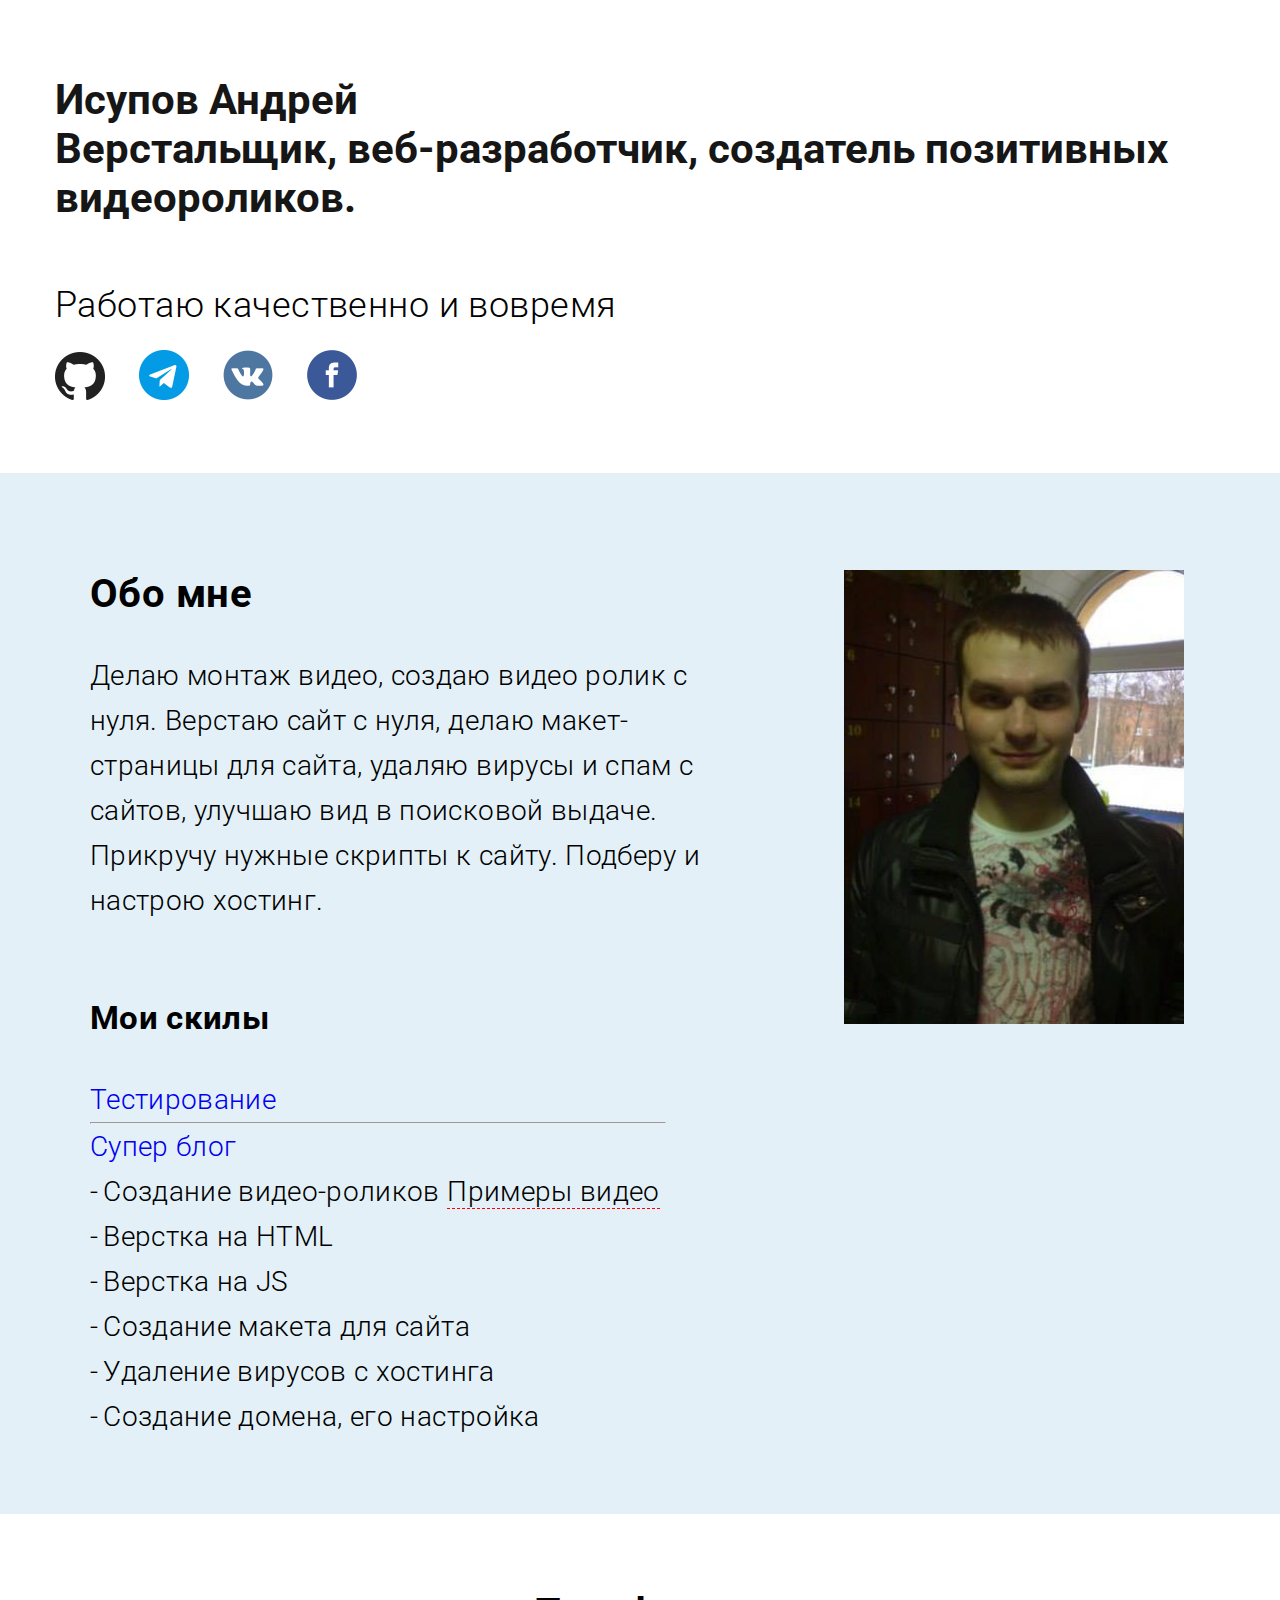
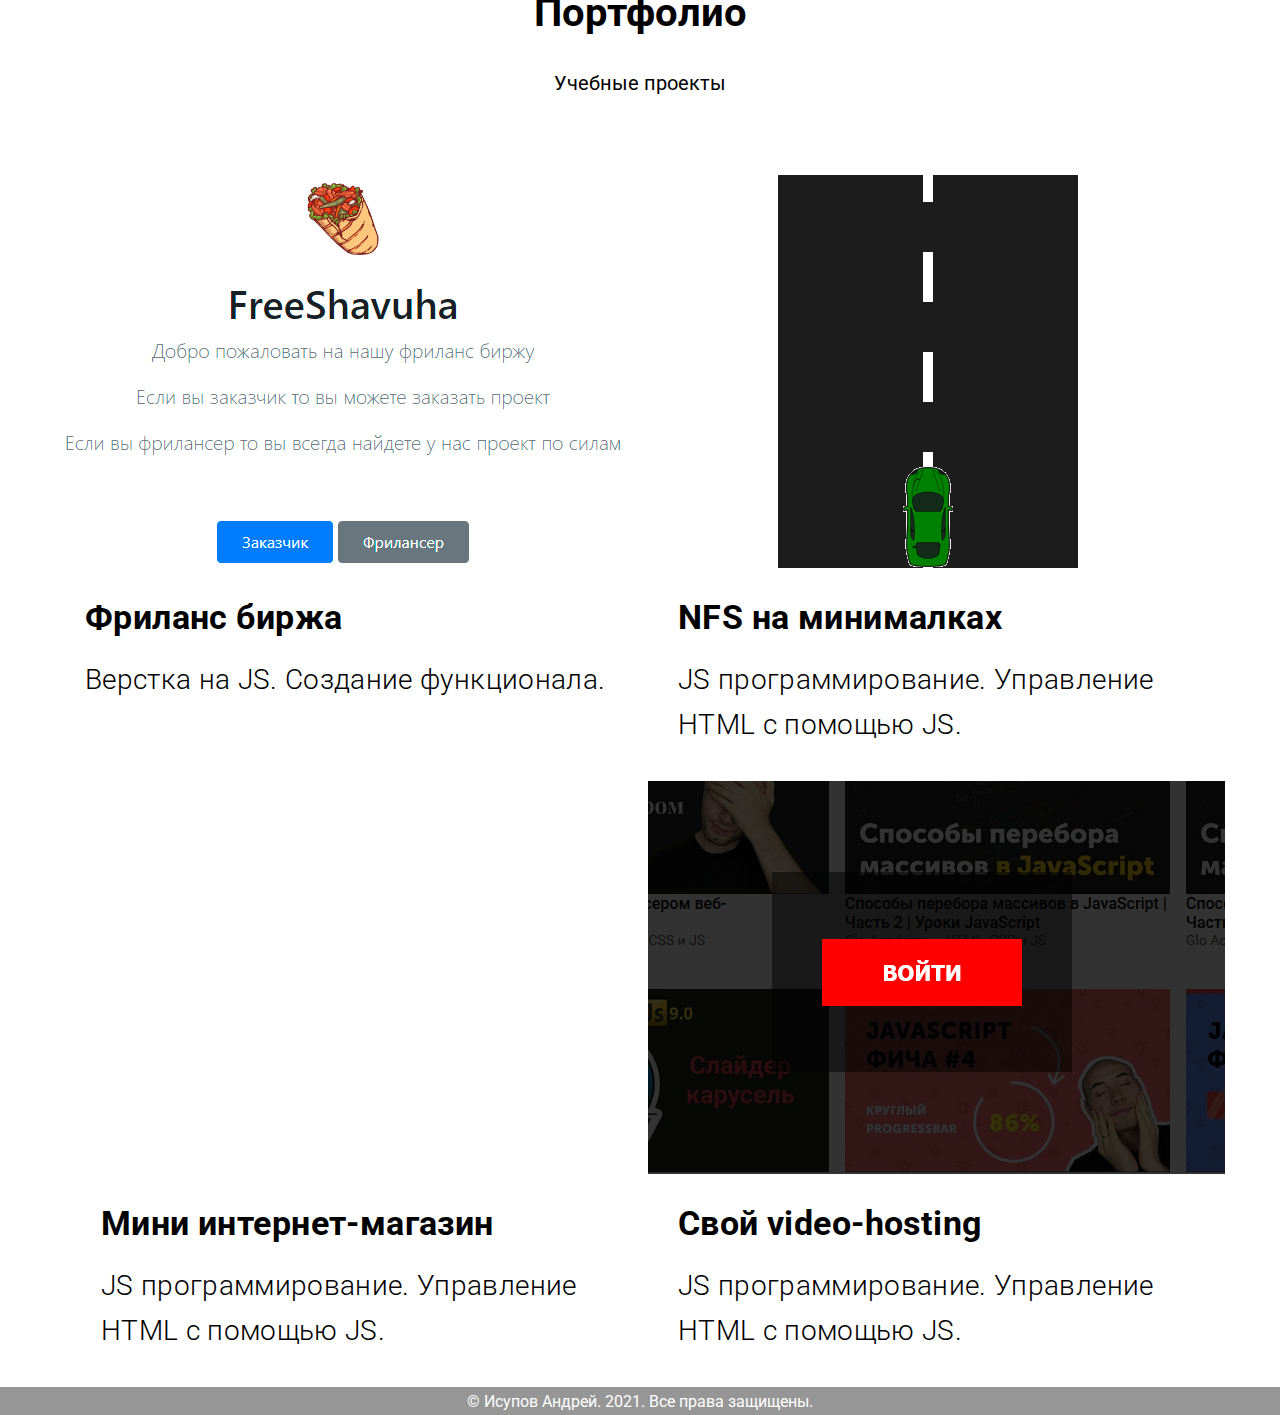
==== commit c2fbdff8: "edit html" ====
--- a/index.html
+++ b/index.html
@@ -103,13 +103,13 @@
       </div>
         <div class="wrapper_jobs_item left_job ">
           
-          <a class="link_job_mag" href="./jobs/youtbe/index.html">
+          <a class="link_job_youtbe" href="./jobs/youtbe/index.html">
             <div class="button__line img_border_top">
               <p class="text_open--job">Нажми что бы зайти.</p>
             </div>
           </a>
           <div class="context_jobs">
-            <p class="title_jobs">Видео хостинг</p>
+            <p class="title_jobs">Свой video-hosting</p>
             <p class="subtitle_jobs">JS программирование. Управление HTML с помощью JS.</p>
             <!-- <p class="subtitle_link_jobs">Ссылка на сайт</p> -->
           </div>
--- a/style/index.css
+++ b/style/index.css
@@ -317,6 +317,16 @@
     cursor: pointer;
 }
 
+.link_job_youtbe{
+    background: #fff url('../img/jobs/cap/youtbe_screen.png') center no-repeat;
+	display: flex;
+    position: relative;
+    width: 577px;
+    height: 393px;
+    overflow: hidden;
+    cursor: pointer;
+}
+
 .button__line{
     position: absolute;
 }
@@ -335,7 +345,8 @@
 .img_link_jobs:hover .img_border_top,
 .link_job_car:hover .img_border_top,
 .link_job_mag:hover .img_border_top,
-.img_jobs_stub:hover .img_border_top{
+.img_jobs_stub:hover .img_border_top,
+.link_job_youtbe:hover .img_border_top{
     bottom: 0;
     cursor: pointer;
     transition: 0.2s;
@@ -634,4 +645,4 @@
     .main-obomne{
         margin-right: 0px;
     }
-}+}
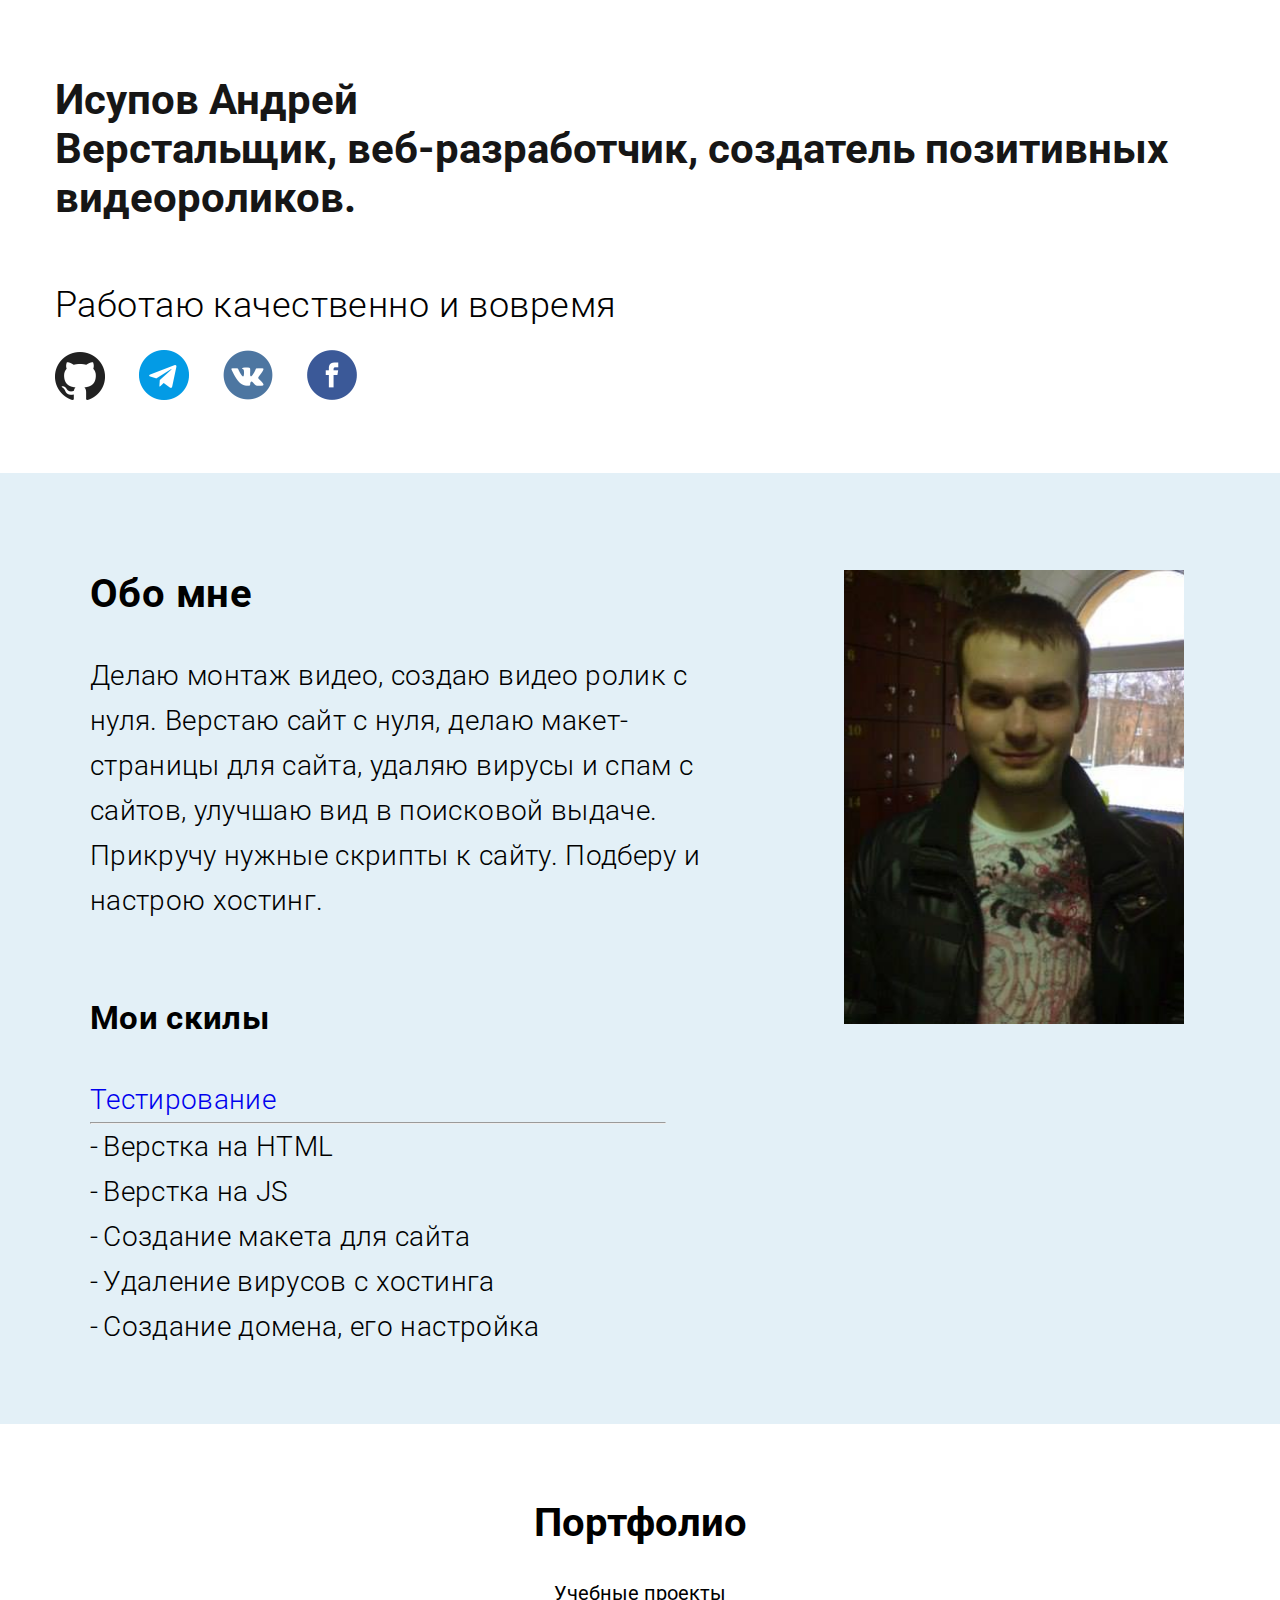
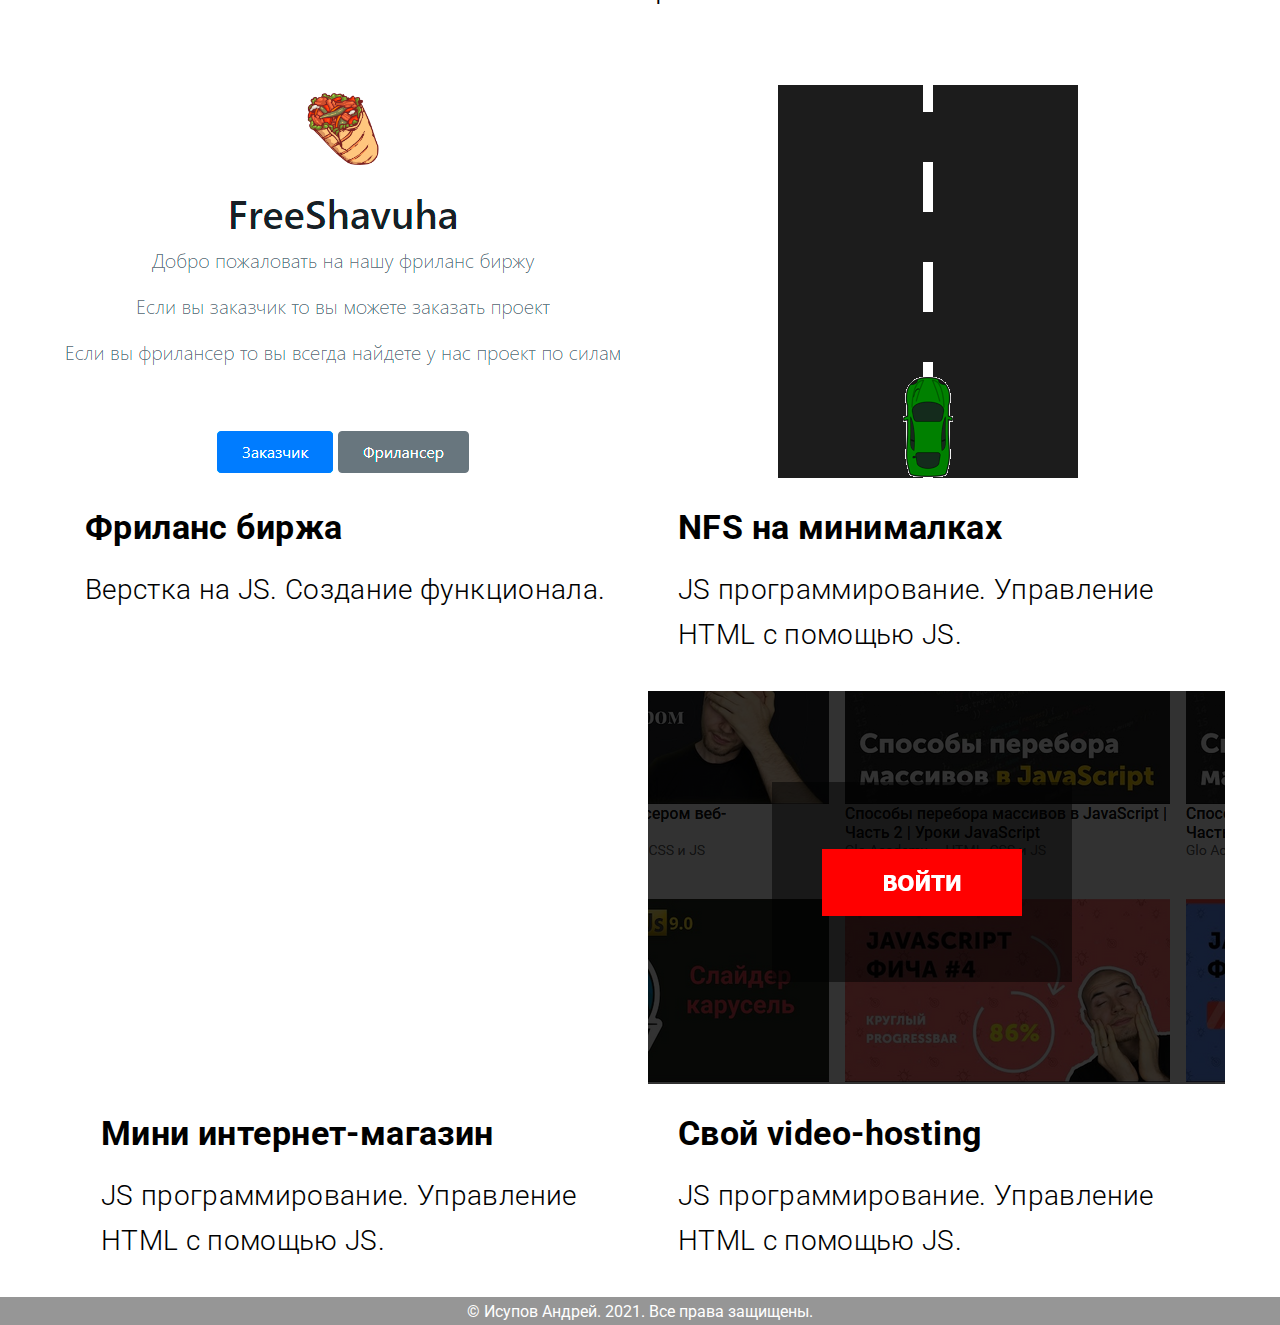
==== commit f7d43160: "edit link home" ====
--- a/index.html
+++ b/index.html
@@ -46,8 +46,8 @@
               <h3 class="content_wat">Мои скилы</h3>
               <ul class="content_skills">
                 <a href="./jobs/page-elements/index.html" class="wrap__test">Тестирование</a><hr>
-                <a href="./jobs/blog.html" class="wrap__test">Супер блог</a>
-                <li class="content_skills_item">Создание видео-роликов <span class="open_modal" id="video_btn">Примеры видео</span></li>
+                <!-- <a href="./jobs/blog.html" class="wrap__test">Супер блог</a> -->
+                <!-- <li class="content_skills_item">Создание видео-роликов <span class="open_modal" id="video_btn">Примеры видео</span></li> -->
                 <li class="content_skills_item">Верстка на HTML</li>
                 <li class="content_skills_item">Верстка на JS</li>
                 <li class="content_skills_item">Создание макета для сайта</li>
@@ -111,17 +111,7 @@
           <div class="context_jobs">
             <p class="title_jobs">Свой video-hosting</p>
             <p class="subtitle_jobs">JS программирование. Управление HTML с помощью JS.</p>
-            <!-- <p class="subtitle_link_jobs">Ссылка на сайт</p> -->
-          </div>
-          <!-- <a class="img_jobs_stub" href="#">
-            <div class="button__line img_border_top">
-              <p class="text_open--job">Тут скоро будет работа!</p>
-            </div>
-          </a>
-          <div class="context_jobs">
-            <p class="title_jobs">Название проекта</p>
-            <p class="subtitle_jobs">Калькулятор</p>
-          </div> -->
+          </div>
         </div>
         <div class="wrapper_jobs_item right_job none">
           <a class="img_jobs_stub" href="#">
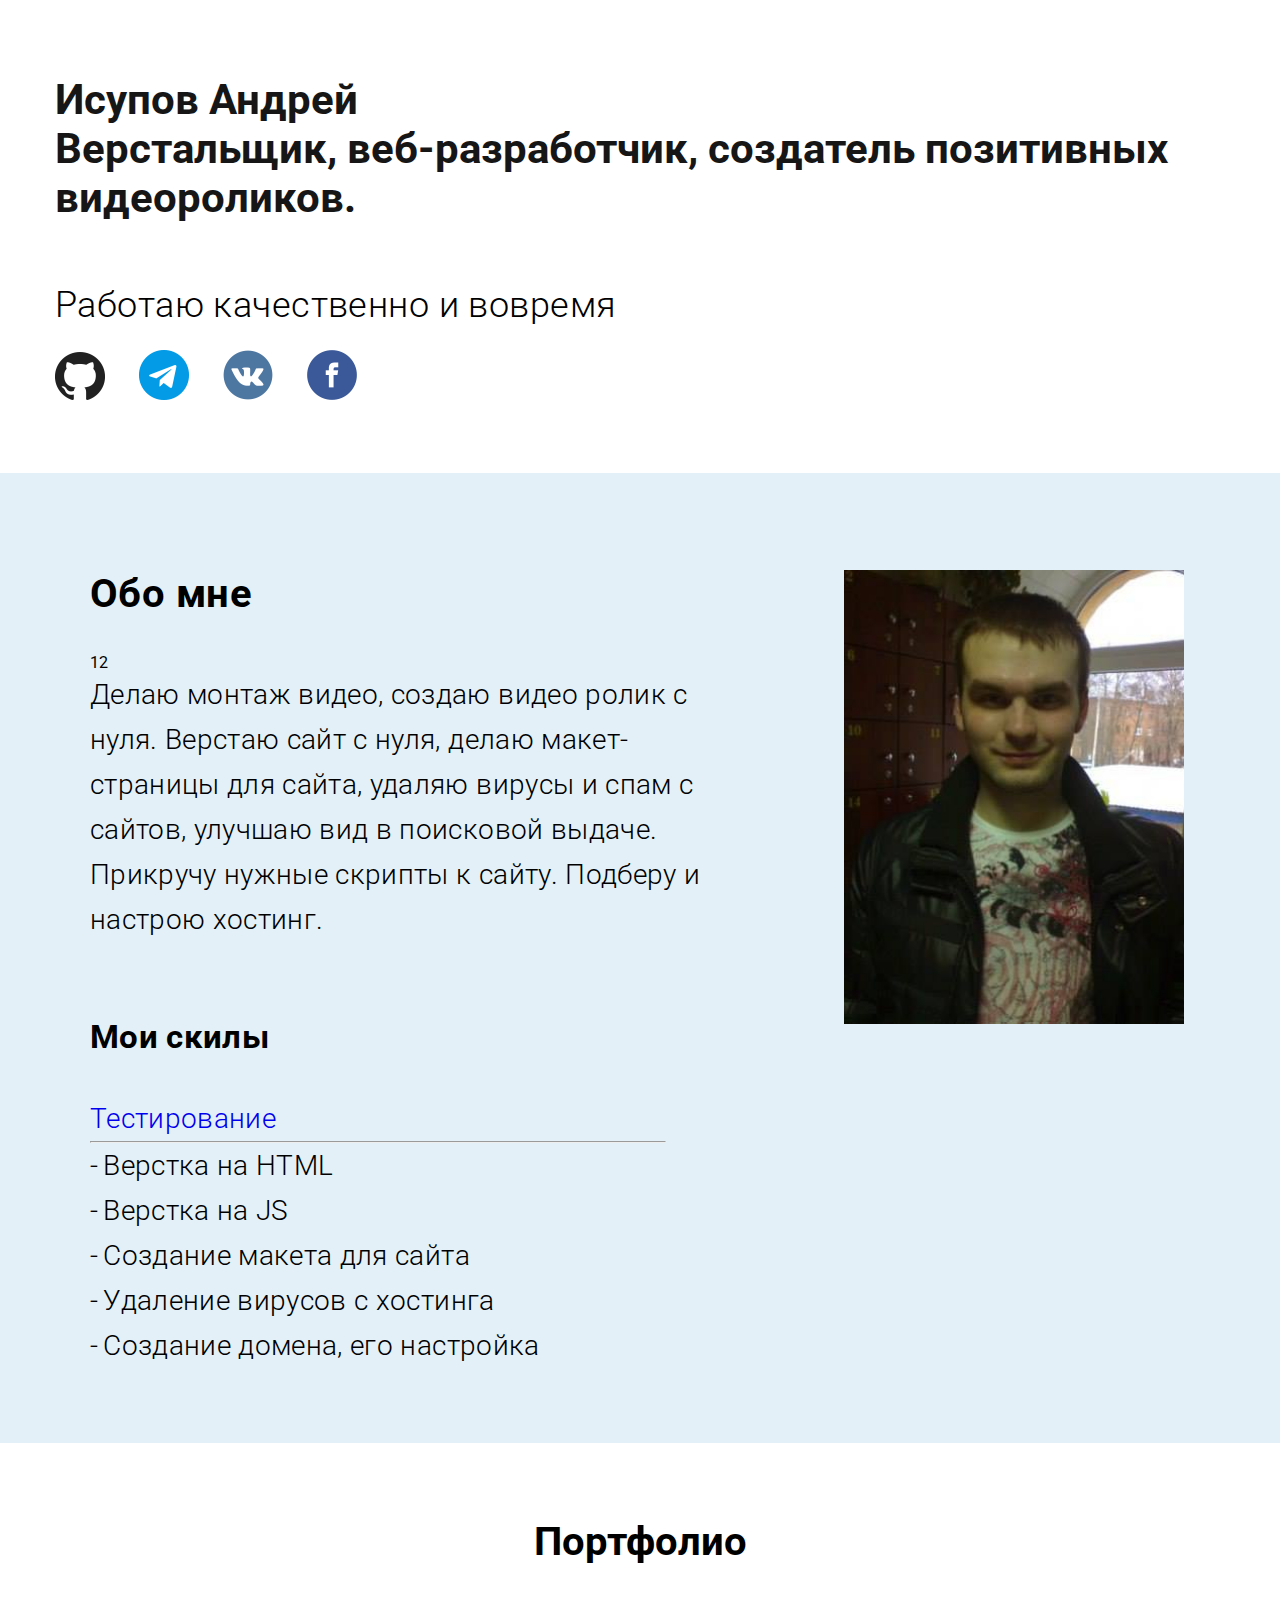
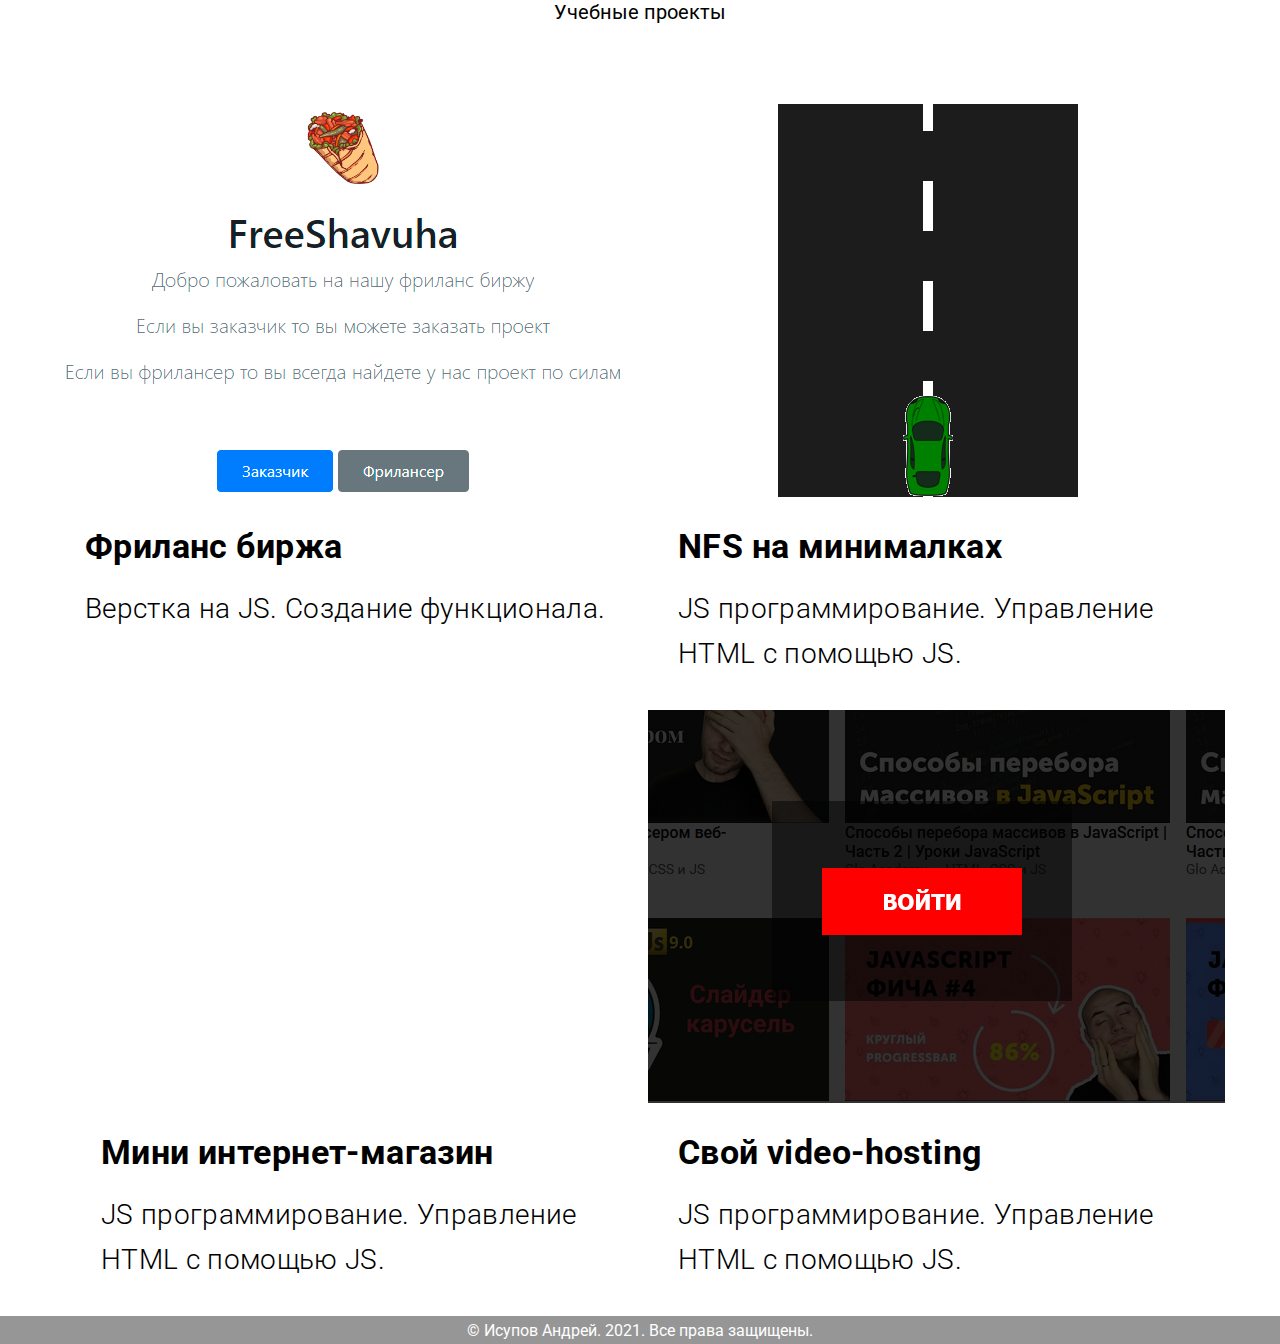
==== commit 7e40400a: "123" ====
--- a/index.html
+++ b/index.html
@@ -38,6 +38,7 @@
           <div class="left">
             <div class="about-my_content about">
               <h2 class="header_about-my">Обо мне</h2>
+              <p>12</p>
               <p class="main-obomne">Делаю монтаж видео, создаю видео ролик с нуля. Верстаю сайт с нуля, делаю макет-страницы для сайта, удаляю вирусы и спам
                 с сайтов, улучшаю вид в поисковой выдаче. Прикручу нужные скрипты к сайту. Подберу и настрою хостинг. 
               </p>
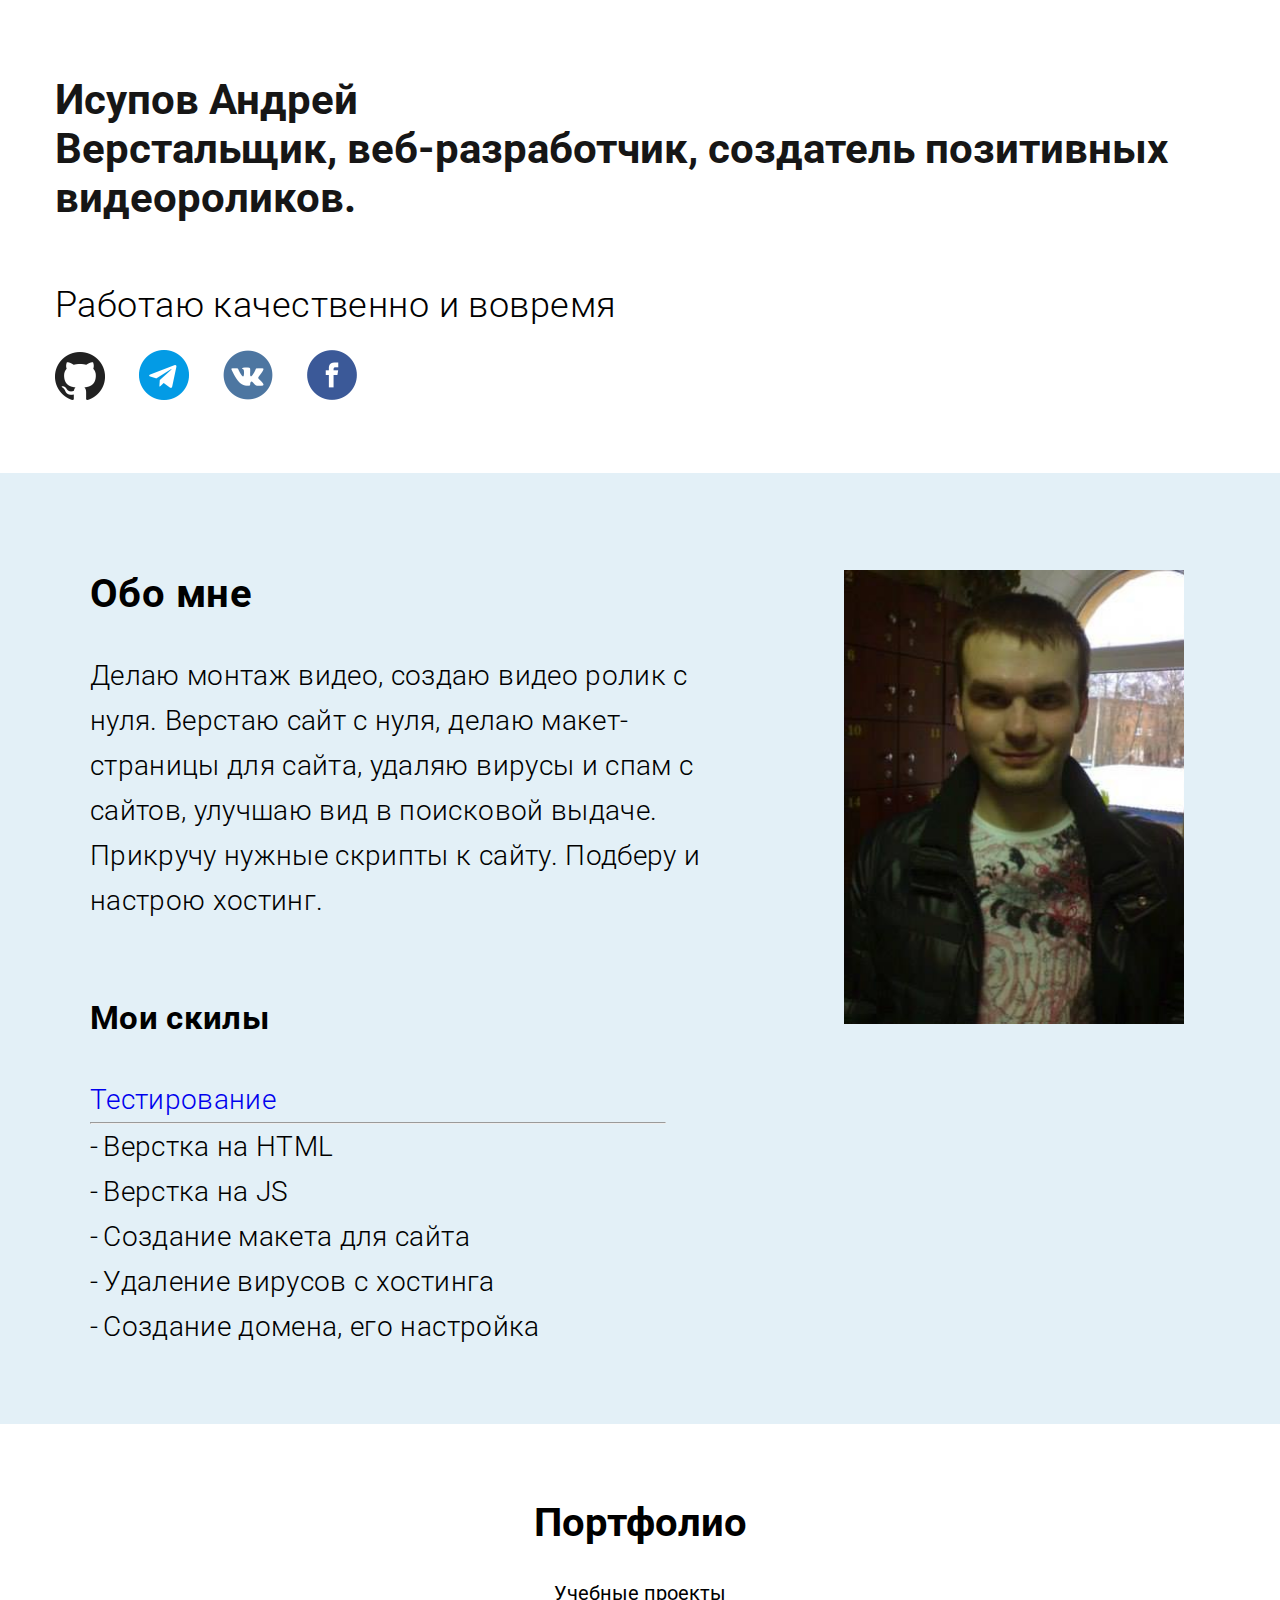
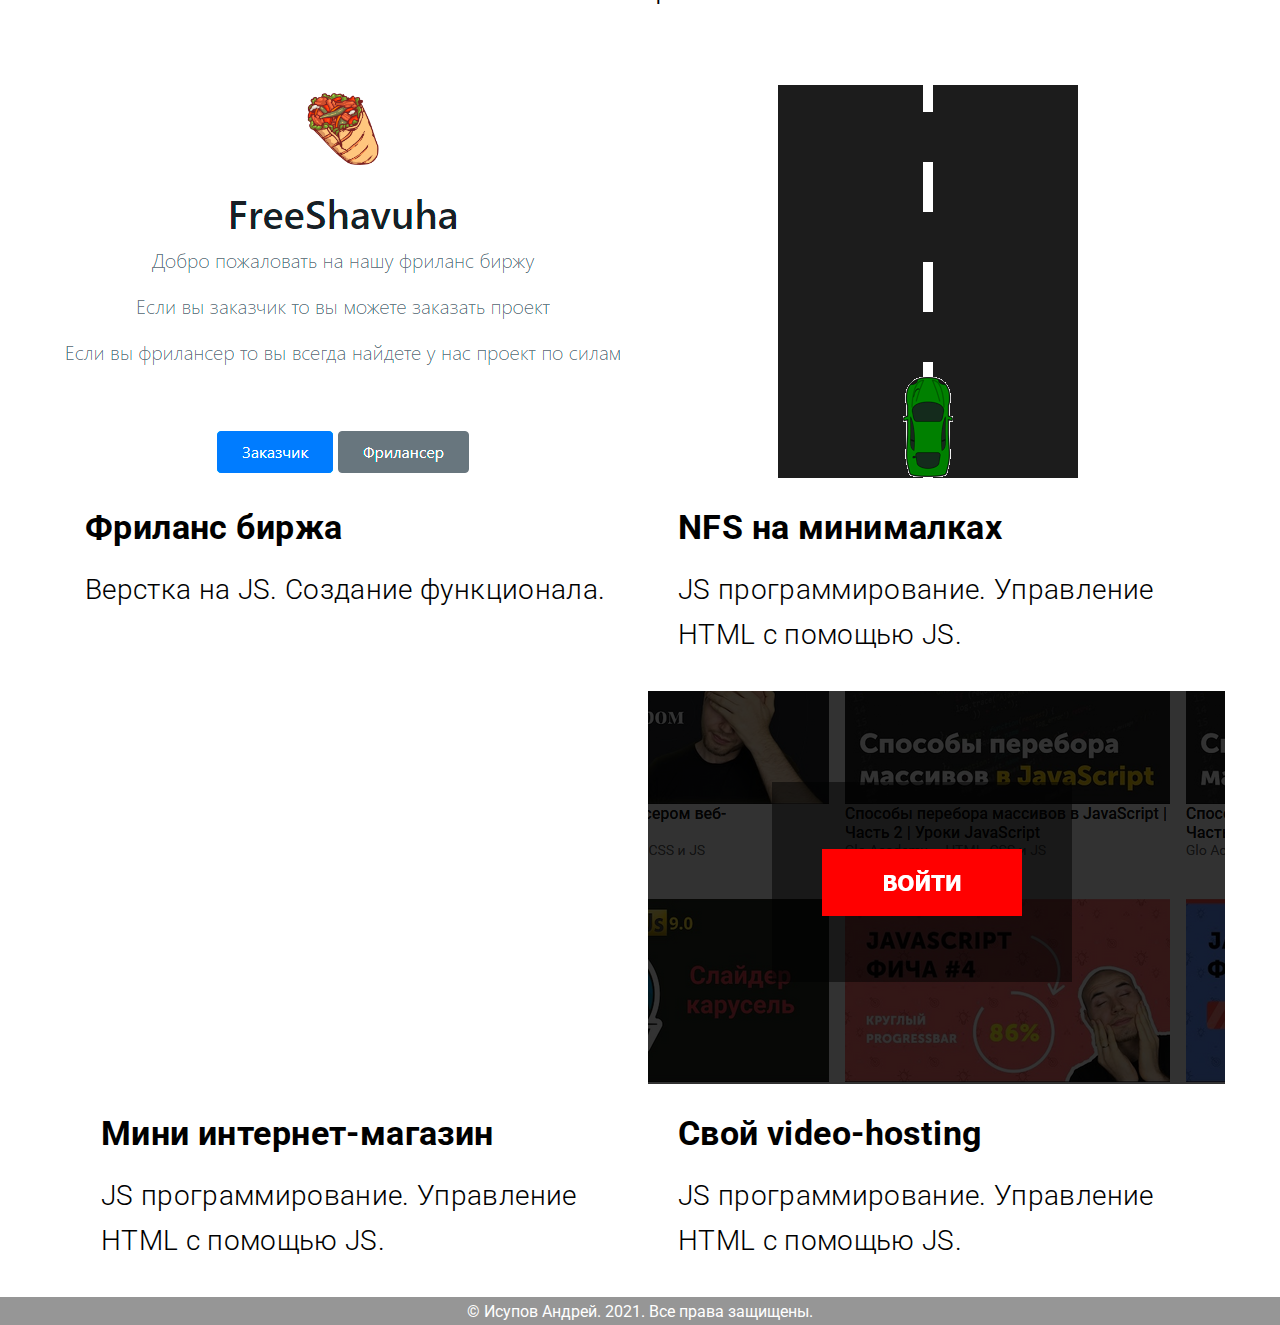
==== commit 97c7fece: "del 12" ====
--- a/index.html
+++ b/index.html
@@ -38,7 +38,6 @@
           <div class="left">
             <div class="about-my_content about">
               <h2 class="header_about-my">Обо мне</h2>
-              <p>12</p>
               <p class="main-obomne">Делаю монтаж видео, создаю видео ролик с нуля. Верстаю сайт с нуля, делаю макет-страницы для сайта, удаляю вирусы и спам
                 с сайтов, улучшаю вид в поисковой выдаче. Прикручу нужные скрипты к сайту. Подберу и настрою хостинг. 
               </p>
